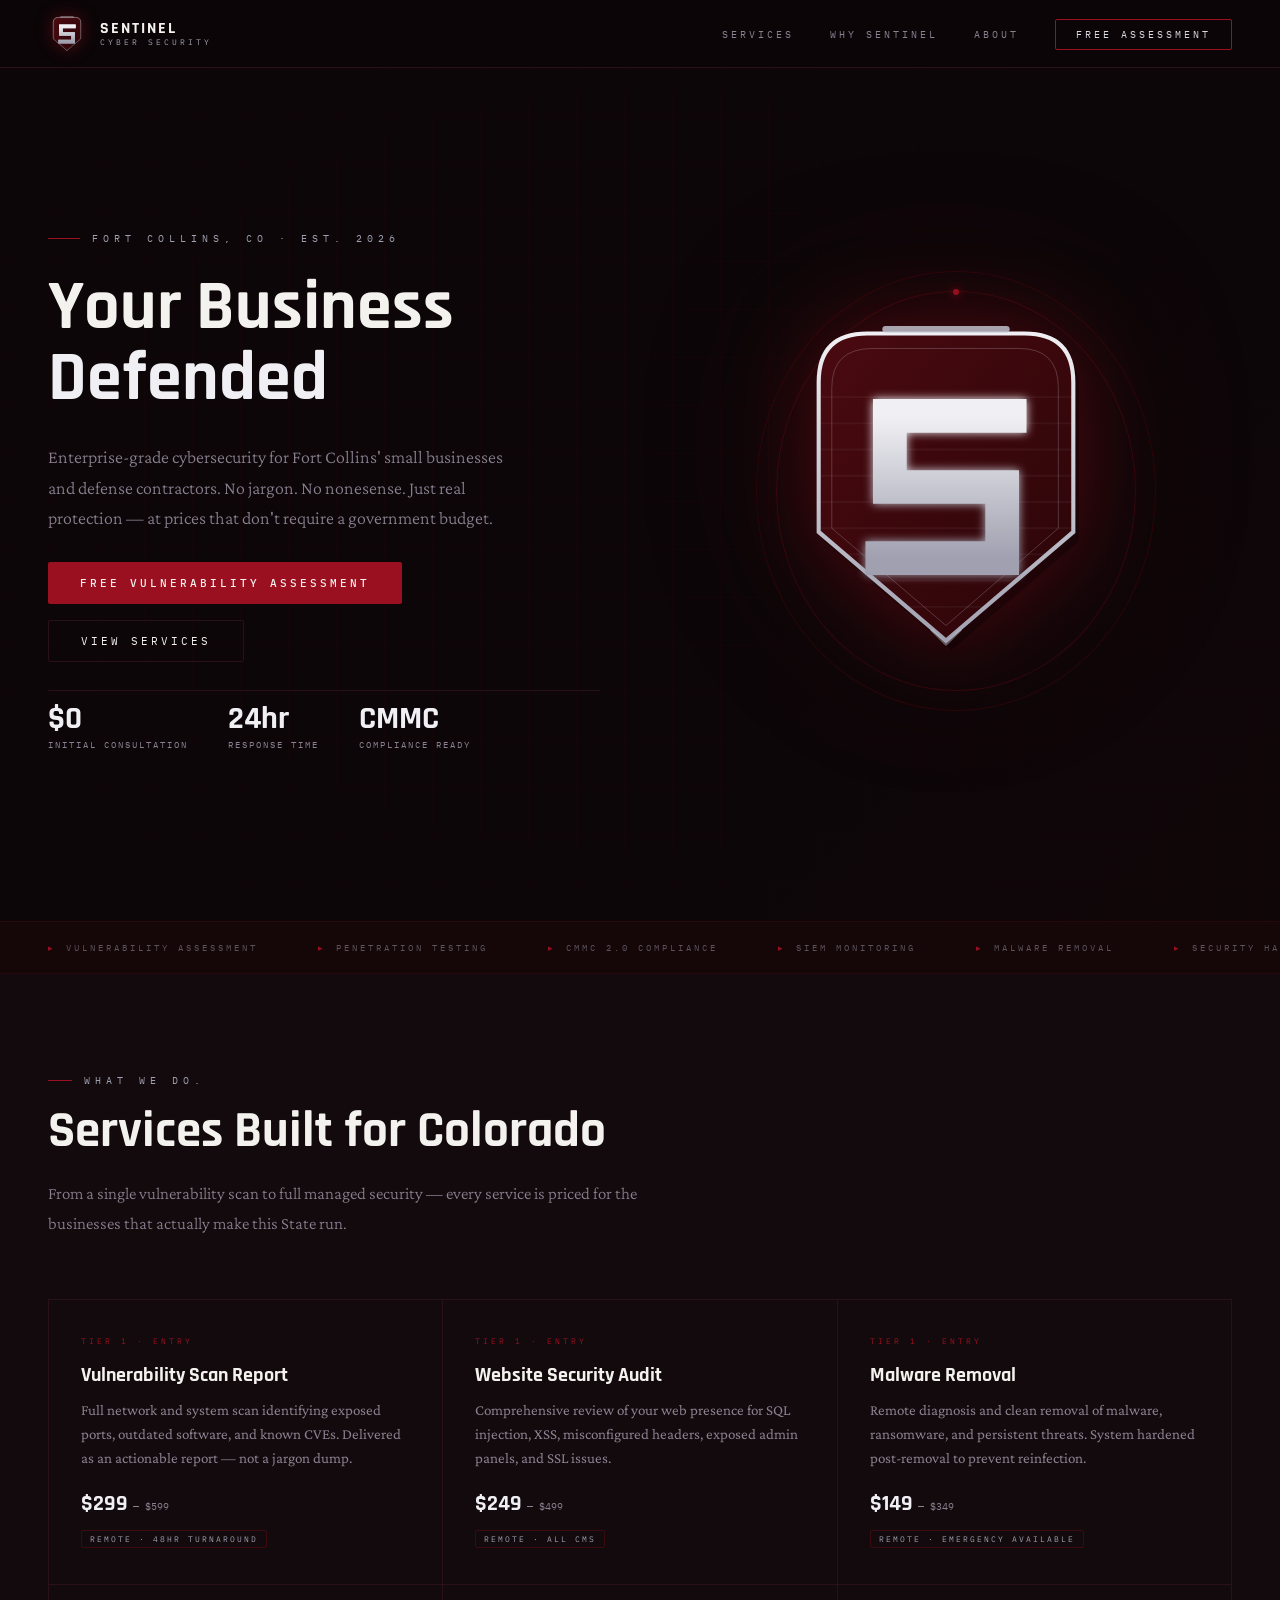
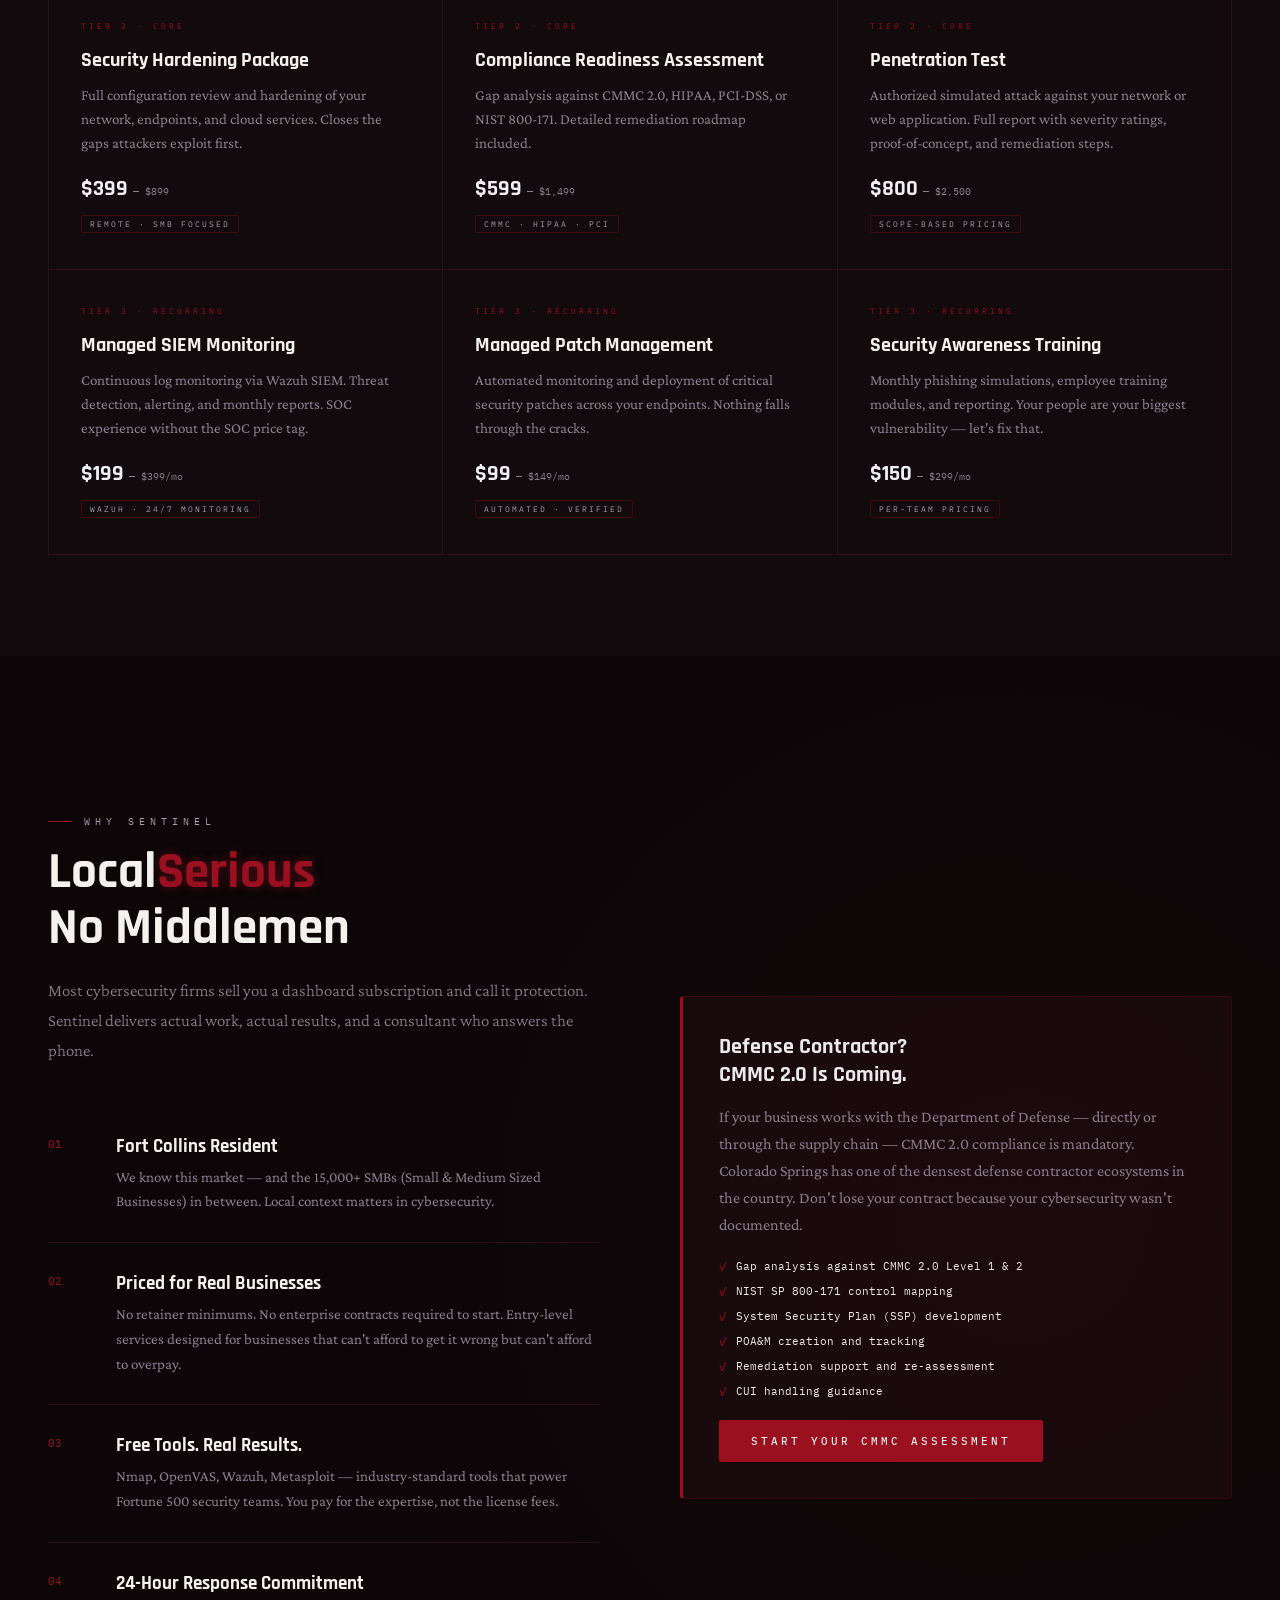
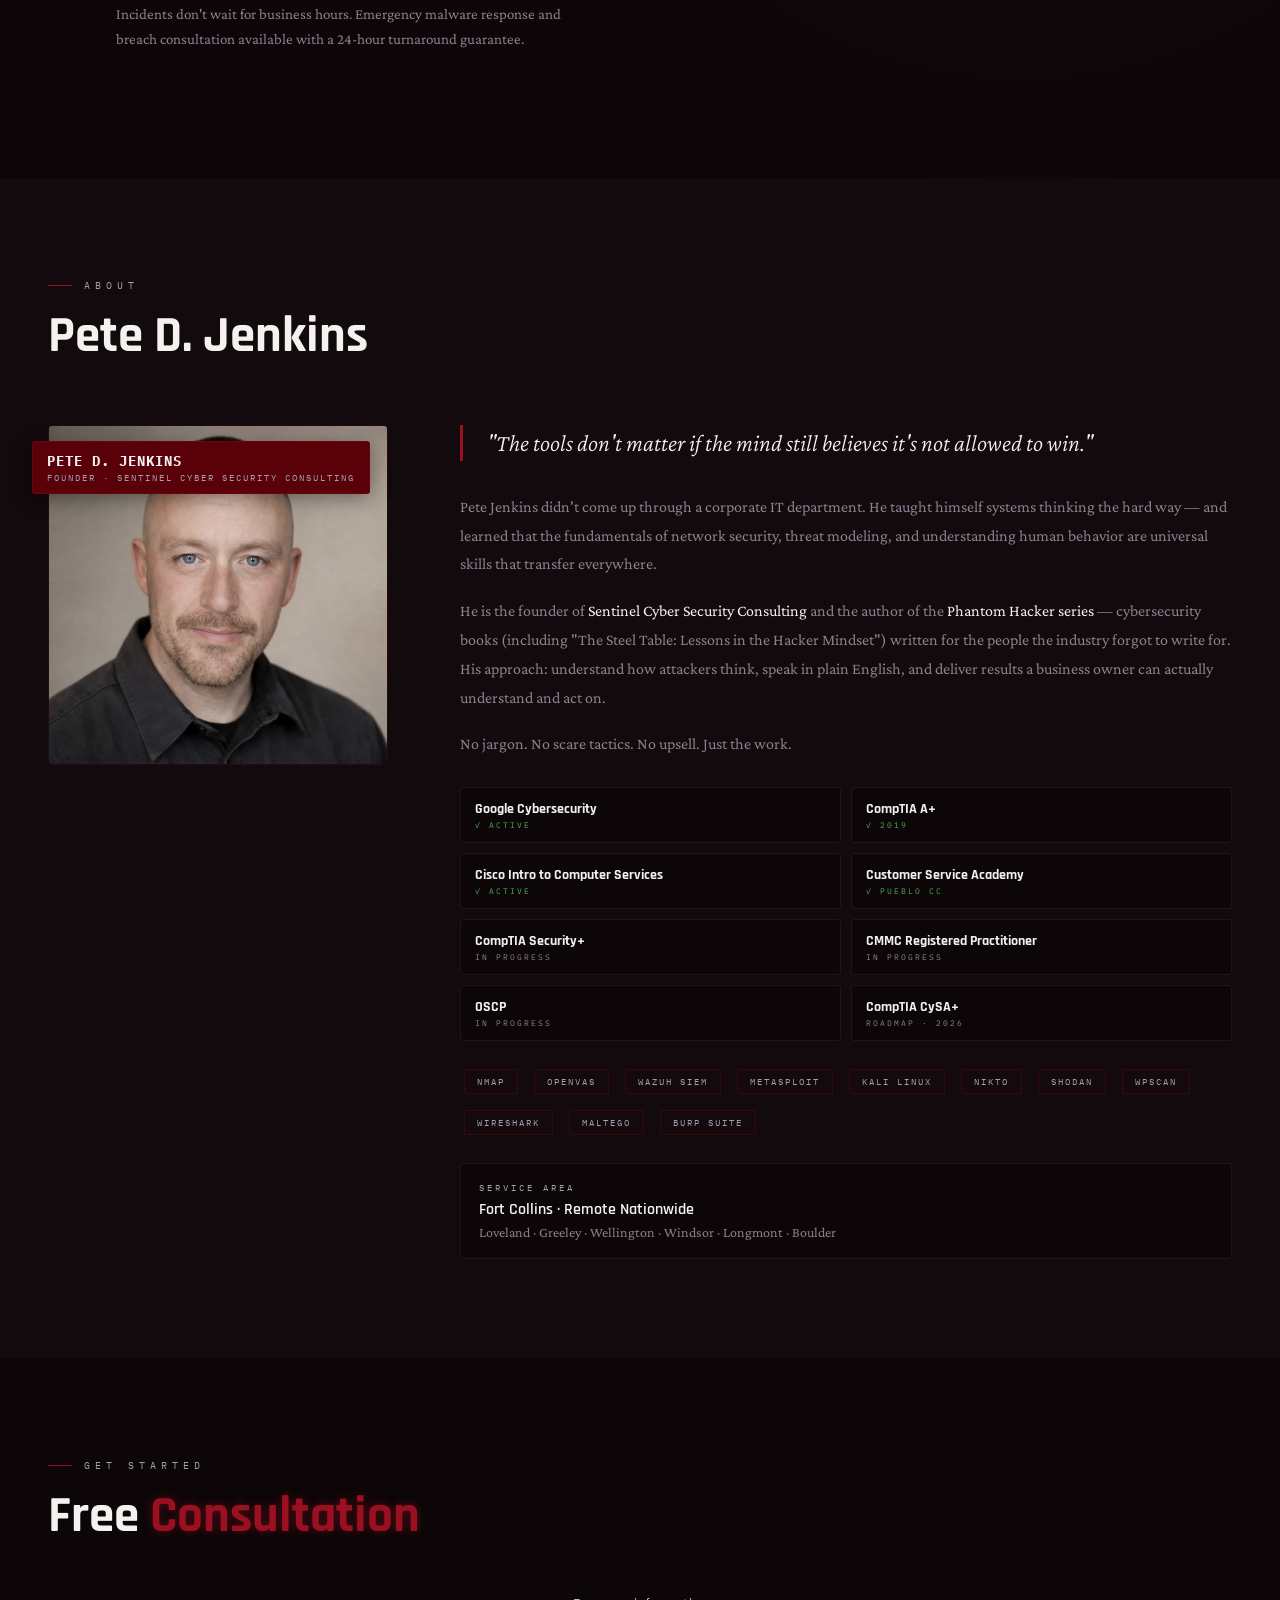
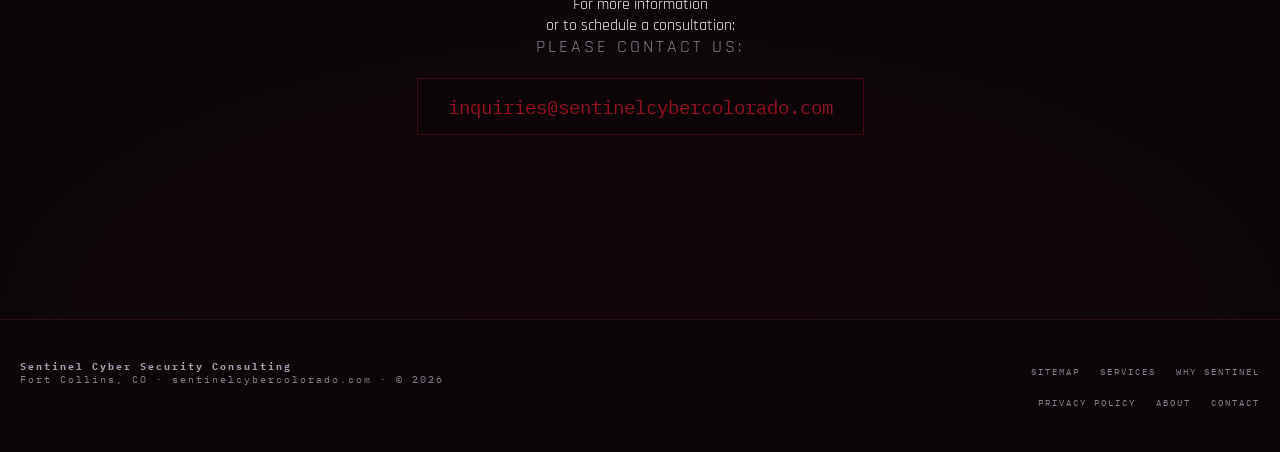
==== index.html @ 1b8dd97d "Refine text formatting and descriptions in index.html Updated descriptions and body text for clarity" ====
<!DOCTYPE html>
<html lang="en">
<head>
  <meta charset="UTF-8">
  <meta name="viewport" content="width=device-width, initial-scale=1.0">
  <meta name="description" content="Sentinel Cyber Security Consulting — Fort Collins cybersecurity for small businesses and defense contractors.  Vulnerability assessments, penetration testing, CMMC compliance, and managed security services.">
  <title>Sentinel Cyber Security Consulting | Fort Collins, CO</title>
  <link rel="icon" type="image/svg+xml" href="Sentinel_Logo_MaroonSilver.svg">
  <link rel="stylesheet" href="style.css">
  ​<script src="main.js" defer></script>
</head>

<body>

<!-- NAV -->
<nav>
  <a href="#" class="nav-logo">
    <svg width="40" height="47" viewBox="0 0 160 188"
     xmlns="http://www.w3.org/2000/svg"
     role="img"
     aria-label="Sentinel Cyber Security Consulting — Brand Mark">
  <title>Sentinel Cyber Security Consulting</title>
  <defs>
    <!-- Shield gradient: navy → deep dark red -->
    <linearGradient id="shieldGrad" x1="0%" y1="0%" x2="100%" y2="100%">
      <stop offset="0%"   stop-color="#4A0A10"/>
      <stop offset="100%" stop-color="#2A0508"/>
    </linearGradient>
    <!-- S glyph gradient: gold → silver -->
    <linearGradient id="goldGrad" x1="0%" y1="0%" x2="0%" y2="100%">
      <stop offset="0%"   stop-color="#F0F0F4"/>
      <stop offset="100%" stop-color="#A0A0B0"/>
    </linearGradient>
    <filter id="sGlow" x="-30%" y="-30%" width="160%" height="160%">
      <feGaussianBlur stdDeviation="2.5" result="blur"/>
      <feMerge>
        <feMergeNode in="blur"/>
        <feMergeNode in="SourceGraphic"/>
      </feMerge>
    </filter>
    <clipPath id="shieldClip">
      <path d="M 12,38 Q 12,12 38,12 L 122,12 Q 148,12 148,38 L 148,118 L 80,176 L 12,118 Z"/>
    </clipPath>
  </defs>

  <!-- Drop shadow -->
  <path d="M 12,38 Q 12,12 38,12 L 122,12 Q 148,12 148,38 L 148,118 L 80,176 L 12,118 Z"
        fill="#000000" opacity="0.30" transform="translate(3,5)"/>

  <!-- Shield body -->
  <path d="M 12,38 Q 12,12 38,12 L 122,12 Q 148,12 148,38 L 148,118 L 80,176 L 12,118 Z"
        fill="url(#shieldGrad)"
        stroke="url(#goldGrad)"
        stroke-width="2.2"/>

  <!-- Inner border inset -->
  <path d="M 19,41 Q 19,20 41,20 L 119,20 Q 140,20 140,41 L 140,116 L 80,168 L 19,116 Z"
        fill="none" stroke="#C0C0CC" stroke-width="0.5" opacity="0.28"/>

  <!-- Scan lines (clipped to shield) -->
  <g clip-path="url(#shieldClip)" opacity="0.06">
    <line x1="12" y1="46"  x2="148" y2="46"  stroke="#C0C0CC" stroke-width="1"/>
    <line x1="12" y1="60"  x2="148" y2="60"  stroke="#C0C0CC" stroke-width="1"/>
    <line x1="12" y1="74"  x2="148" y2="74"  stroke="#C0C0CC" stroke-width="1"/>
    <line x1="12" y1="88"  x2="148" y2="88"  stroke="#C0C0CC" stroke-width="1"/>
    <line x1="12" y1="102" x2="148" y2="102" stroke="#C0C0CC" stroke-width="1"/>
    <line x1="12" y1="116" x2="148" y2="116" stroke="#C0C0CC" stroke-width="1"/>
    <line x1="12" y1="130" x2="148" y2="130" stroke="#C0C0CC" stroke-width="1"/>
    <line x1="12" y1="144" x2="148" y2="144" stroke="#C0C0CC" stroke-width="1"/>
    <line x1="12" y1="158" x2="148" y2="158" stroke="#C0C0CC" stroke-width="1"/>
  </g>

  <!-- S — circuit-trace stroke (nodes removed) -->
  <path d="M 114,56 L 50,56 L 50,94 L 110,94 L 110,132 L 46,132"
        fill="none"
        stroke="url(#goldGrad)"
        stroke-width="18"
        stroke-linecap="square"
        stroke-linejoin="miter"
        filter="url(#sGlow)"/>

  <!-- Top silver cap bar -->
  <rect x="46" y="8" width="68" height="3.5" rx="1.75"
        fill="#C0C0CC" opacity="0.85"/>

  <!-- Shield tip chevron accent -->
  <path d="M 72,170 L 80,178 L 88,170"
        fill="none" stroke="#C0C0CC" stroke-width="1.5"
        stroke-linejoin="round" opacity="0.45"/>
</svg>
    <div>
      <div class="nav-logo-text">Sentinel</div>
      <div class="nav-logo-sub">Cyber Security</div>
    </div>
  </a>
  <ul class="nav-links" id="navLinks">
    <li><a href="#services">Services</a></li>
    <li><a href="#why">Why Sentinel</a></li>
    <li><a href="#about">About</a></li>
    <li><a href="#contact" class="nav-cta">Free Assessment</a></li>
  </ul>
  <div class="nav-burger" id="burgerBtn">
    <span></span><span></span><span></span>
  </div>
</nav>

<!-- HERO -->
<section class="hero">
  <div class="hero-inner">
    <div class="hero-left">
      <div class="hero-eyebrow">Fort Collins, CO · Est. 2026</div>
      <h1 class="hero-title">Your Business<br><em>Defended</em></h1>
      <p class="hero-body">Enterprise-grade cybersecurity for Fort Collins' small businesses and defense contractors.  No jargon.  No nonesense.  Just real protection — at prices that don't require a government budget.</p>
      <div class="hero-actions">
        <a href="#contact" class="btn-primary">Free Vulnerability Assessment</a>
        <a href="#services" class="btn-secondary">View Services</a>
      </div>
      <div class="hero-stats">
        <div><div class="stat-num">$0</div><div class="stat-label">Initial consultation</div></div>
        <div><div class="stat-num">24hr</div><div class="stat-label">Response time</div></div>
        <div><div class="stat-num">CMMC</div><div class="stat-label">Compliance ready</div></div>
      </div>
    </div>
    <div class="hero-right">
      <div class="shield-wrap">
        <div class="pulse-ring"></div>
        <div class="pulse-ring"></div>
        <div class="pulse-ring"></div>
        <div class="scan-ring"></div>
        <svg width="300" height="352" style="filter:drop-shadow(0 0 40px rgba(122,10,20,0.5)) drop-shadow(0 0 80px rgba(122,10,20,0.2))" viewBox="0 0 160 188"
     xmlns="http://www.w3.org/2000/svg"
     role="img"
     aria-label="Sentinel Cyber Security Consulting — Brand Mark">
  <title>Sentinel Cyber Security Consulting</title>
  <defs>
    <!-- Shield gradient: navy → deep dark red -->
    <linearGradient id="shieldGrad" x1="0%" y1="0%" x2="100%" y2="100%">
      <stop offset="0%"   stop-color="#4A0A10"/>
      <stop offset="100%" stop-color="#2A0508"/>
    </linearGradient>
    <!-- S glyph gradient: gold → silver -->
    <linearGradient id="goldGrad" x1="0%" y1="0%" x2="0%" y2="100%">
      <stop offset="0%"   stop-color="#F0F0F4"/>
      <stop offset="100%" stop-color="#A0A0B0"/>
    </linearGradient>
    <filter id="sGlow" x="-30%" y="-30%" width="160%" height="160%">
      <feGaussianBlur stdDeviation="2.5" result="blur"/>
      <feMerge>
        <feMergeNode in="blur"/>
        <feMergeNode in="SourceGraphic"/>
      </feMerge>
    </filter>
    <clipPath id="shieldClip">
      <path d="M 12,38 Q 12,12 38,12 L 122,12 Q 148,12 148,38 L 148,118 L 80,176 L 12,118 Z"/>
    </clipPath>
  </defs>

  <!-- Drop shadow -->
  <path d="M 12,38 Q 12,12 38,12 L 122,12 Q 148,12 148,38 L 148,118 L 80,176 L 12,118 Z"
        fill="#000000" opacity="0.30" transform="translate(3,5)"/>

  <!-- Shield body -->
  <path d="M 12,38 Q 12,12 38,12 L 122,12 Q 148,12 148,38 L 148,118 L 80,176 L 12,118 Z"
        fill="url(#shieldGrad)"
        stroke="url(#goldGrad)"
        stroke-width="2.2"/>

  <!-- Inner border inset -->
  <path d="M 19,41 Q 19,20 41,20 L 119,20 Q 140,20 140,41 L 140,116 L 80,168 L 19,116 Z"
        fill="none" stroke="#C0C0CC" stroke-width="0.5" opacity="0.28"/>

  <!-- Scan lines (clipped to shield) -->
  <g clip-path="url(#shieldClip)" opacity="0.06">
    <line x1="12" y1="46"  x2="148" y2="46"  stroke="#C0C0CC" stroke-width="1"/>
    <line x1="12" y1="60"  x2="148" y2="60"  stroke="#C0C0CC" stroke-width="1"/>
    <line x1="12" y1="74"  x2="148" y2="74"  stroke="#C0C0CC" stroke-width="1"/>
    <line x1="12" y1="88"  x2="148" y2="88"  stroke="#C0C0CC" stroke-width="1"/>
    <line x1="12" y1="102" x2="148" y2="102" stroke="#C0C0CC" stroke-width="1"/>
    <line x1="12" y1="116" x2="148" y2="116" stroke="#C0C0CC" stroke-width="1"/>
    <line x1="12" y1="130" x2="148" y2="130" stroke="#C0C0CC" stroke-width="1"/>
    <line x1="12" y1="144" x2="148" y2="144" stroke="#C0C0CC" stroke-width="1"/>
    <line x1="12" y1="158" x2="148" y2="158" stroke="#C0C0CC" stroke-width="1"/>
  </g>

  <!-- S — circuit-trace stroke (nodes removed) -->
  <path d="M 114,56 L 50,56 L 50,94 L 110,94 L 110,132 L 46,132"
        fill="none"
        stroke="url(#goldGrad)"
        stroke-width="18"
        stroke-linecap="square"
        stroke-linejoin="miter"
        filter="url(#sGlow)"/>

  <!-- Top silver cap bar -->
  <rect x="46" y="8" width="68" height="3.5" rx="1.75"
        fill="#C0C0CC" opacity="0.85"/>

  <!-- Shield tip chevron accent -->
  <path d="M 72,170 L 80,178 L 88,170"
        fill="none" stroke="#C0C0CC" stroke-width="1.5"
        stroke-linejoin="round" opacity="0.45"/>
</svg>
      </div>
    </div>
  </div>
</section>


<!-- THREAT TICKER -->
<div class="threat-bar">
  <div class="threat-scroll">
    <span class="threat-item">Vulnerability Assessment</span>
    <span class="threat-item">Penetration Testing</span>
    <span class="threat-item">CMMC 2.0 Compliance</span>
    <span class="threat-item">SIEM Monitoring</span>
    <span class="threat-item">Malware Removal</span>
    <span class="threat-item">Security Hardening</span>
    <span class="threat-item">Security Awareness Training</span>
    <span class="threat-item">Patch Management</span>
    <span class="threat-item">Website Security Audit</span>
    <span class="threat-item">Incident Response</span>
    <span class="threat-item">Vulnerability Assessment</span>
    <span class="threat-item">Penetration Testing</span>
    <span class="threat-item">CMMC 2.0 Compliance</span>
    <span class="threat-item">SIEM Monitoring</span>
    <span class="threat-item">Malware Removal</span>
    <span class="threat-item">Security Hardening</span>
    <span class="threat-item">Security Awareness Training</span>
    <span class="threat-item">Patch Management</span>
    <span class="threat-item">Website Security Audit</span>
    <span class="threat-item">Incident Response</span>
  </div>
</div>

<!-- SERVICES -->
<section id="services">
  <div class="section-inner">
    <div class="section-label">What We Do.</div>
    <h2 class="section-title">Services Built for Colorado</h2>
    <p class="section-body">From a single vulnerability scan to full managed security — every service is priced for the businesses that actually make this State run.</p>
    <div class="services-grid">
      <div class="service-card"><div class="service-tier">Tier 1 · Entry</div><div class="service-name">Vulnerability Scan Report</div><div class="service-desc">Full network and system scan identifying exposed ports, outdated software, and known CVEs.  Delivered as an actionable report — not a jargon dump.</div><div class="service-price">$299 <span>— $599</span></div><div class="service-tag">Remote · 48hr Turnaround</div></div>
      <div class="service-card"><div class="service-tier">Tier 1 · Entry</div><div class="service-name">Website Security Audit</div><div class="service-desc">Comprehensive review of your web presence for SQL injection, XSS, misconfigured headers, exposed admin panels, and SSL issues.</div><div class="service-price">$249 <span>— $499</span></div><div class="service-tag">Remote · All CMS</div></div>
      <div class="service-card"><div class="service-tier">Tier 1 · Entry</div><div class="service-name">Malware Removal</div><div class="service-desc">Remote diagnosis and clean removal of malware, ransomware, and persistent threats.  System hardened post-removal to prevent reinfection.</div><div class="service-price">$149 <span>— $349</span></div><div class="service-tag">Remote · Emergency Available</div></div>
      <div class="service-card"><div class="service-tier">Tier 2 · Core</div><div class="service-name">Security Hardening Package</div><div class="service-desc">Full configuration review and hardening of your network, endpoints, and cloud services.  Closes the gaps attackers exploit first.</div><div class="service-price">$399 <span>— $899</span></div><div class="service-tag">Remote · SMB Focused</div></div>
      <div class="service-card"><div class="service-tier">Tier 2 · Core</div><div class="service-name">Compliance Readiness Assessment</div><div class="service-desc">Gap analysis against CMMC 2.0, HIPAA, PCI-DSS, or NIST 800-171.  Detailed remediation roadmap included.</div><div class="service-price">$599 <span>— $1,499</span></div><div class="service-tag">CMMC · HIPAA · PCI</div></div>
      <div class="service-card"><div class="service-tier">Tier 2 · Core</div><div class="service-name">Penetration Test</div><div class="service-desc">Authorized simulated attack against your network or web application.  Full report with severity ratings, proof-of-concept, and remediation steps.</div><div class="service-price">$800 <span>— $2,500</span></div><div class="service-tag">Scope-Based Pricing</div></div>
      <div class="service-card"><div class="service-tier">Tier 3 · Recurring</div><div class="service-name">Managed SIEM Monitoring</div><div class="service-desc">Continuous log monitoring via Wazuh SIEM.  Threat detection, alerting, and monthly reports.  SOC experience without the SOC price tag.</div><div class="service-price">$199 <span>— $399/mo</span></div><div class="service-tag">Wazuh · 24/7 Monitoring</div></div>
      <div class="service-card"><div class="service-tier">Tier 3 · Recurring</div><div class="service-name">Managed Patch Management</div><div class="service-desc">Automated monitoring and deployment of critical security patches across your endpoints.  Nothing falls through the cracks.</div><div class="service-price">$99 <span>— $149/mo</span></div><div class="service-tag">Automated · Verified</div></div>
      <div class="service-card"><div class="service-tier">Tier 3 · Recurring</div><div class="service-name">Security Awareness Training</div><div class="service-desc">Monthly phishing simulations, employee training modules, and reporting.  Your people are your biggest vulnerability — let's fix that.</div><div class="service-price">$150 <span>— $299/mo</span></div><div class="service-tag">Per-Team Pricing</div></div>
    </div>
  </div>
</section>

<!-- WHY SENTINEL? -->
<section id="why">
  <div class="section-inner">
    <div class="why-grid">
      <div>
        <div class="section-label">Why Sentinel</div>
        <h2 class="section-title">Local<em>Serious</em><br>No Middlemen</h2>
        <p class="section-body" style="margin-bottom:40px;">Most cybersecurity firms sell you a dashboard subscription and call it protection.  Sentinel delivers actual work, actual results, and a consultant who answers the phone.</p>
        <div class="why-points">
          <div class="why-point"><div class="why-num">01</div><div><div class="why-title">Fort Collins Resident</div><div class="why-body">We know this market — and the 15,000+ SMBs (Small & Medium Sized Businesses) in between.  Local context matters in cybersecurity.</div></div></div>
          <div class="why-point"><div class="why-num">02</div><div><div class="why-title">Priced for Real Businesses</div><div class="why-body">No retainer minimums.  No enterprise contracts required to start.  Entry-level services designed for businesses that can't afford to get it wrong but can't afford to overpay.</div></div></div>
          <div class="why-point"><div class="why-num">03</div><div><div class="why-title">Free Tools. Real Results.</div><div class="why-body">Nmap, OpenVAS, Wazuh, Metasploit — industry-standard tools that power Fortune 500 security teams.  You pay for the expertise, not the license fees.</div></div></div>
          <div class="why-point"><div class="why-num">04</div><div><div class="why-title">24-Hour Response Commitment</div><div class="why-body">Incidents don't wait for business hours.  Emergency malware response and breach consultation available with a 24-hour turnaround guarantee.</div></div></div>
        </div>
      </div>
      <div>
        <div class="cmmc-box">
          <h3>Defense Contractor?<br>CMMC 2.0 Is Coming.</h3>
          <p>If your business works with the Department of Defense — directly or through the supply chain — CMMC 2.0 compliance is mandatory.  Colorado Springs has one of the densest defense contractor ecosystems in the country.  Don't lose your contract because your cybersecurity wasn't documented.</p>
          <ul class="cmmc-list">
            <li>Gap analysis against CMMC 2.0 Level 1 &amp; 2</li>
            <li>NIST SP 800-171 control mapping</li>
            <li>System Security Plan (SSP) development</li>
            <li>POA&amp;M creation and tracking</li>
            <li>Remediation support and re-assessment</li>
            <li>CUI handling guidance</li>
          </ul>
          <br>
          <a href="#contact" class="btn-primary" style="display:inline-block;white-space:normal;word-break:break-word;max-width:100%;text-align:center;">Start Your CMMC Assessment</a>
        </div>
      </div>
    </div>
  </div>
</section>

<!-- ABOUT -->
<section id="about">
  <div class="section-inner">
    <div class="section-label">About</div>
    <h2 class="section-title">Pete D. Jenkins</h2>
    <div class="about-grid">
      <div class="about-photo-wrap">
        <img src="[data-uri]" alt="Pete D. Jenkins — Founder, Sentinel Cyber Security Consulting" class="about-photo"/>
        <div class="about-photo-accent"></div>
        <div class="about-photo-badge">
          <strong>Pete D. Jenkins</strong>
          Founder · Sentinel Cyber Security Consulting
        </div>
      </div>
      <div>
        <blockquote class="about-quote">"The tools don't matter if the mind still believes it's not allowed to win."</blockquote>
        <p class="about-body">Pete Jenkins didn't come up through a corporate IT department.  He taught himself systems thinking the hard way — and learned that the fundamentals of network security, threat modeling, and understanding human behavior are universal skills that transfer everywhere.</p>
        <p class="about-body">He is the founder of <strong>Sentinel Cyber Security Consulting</strong> and the author of the <strong>Phantom Hacker series</strong> — cybersecurity books (including "The Steel Table: Lessons in the Hacker 
          Mindset") written for the people the industry forgot to write for.  His approach: understand how attackers think, speak in plain English, and deliver results a business owner can actually understand and act on.</p>
        <p class="about-body">No jargon. No scare tactics. No upsell. Just the work.</p>
        <div class="cert-grid">
          <div class="cert-item"><div class="cert-name">Google Cybersecurity</div><div class="cert-status active">✓ Active</div></div>
          <div class="cert-item"><div class="cert-name">CompTIA A+</div><div class="cert-status active">✓ 2019</div></div>
          <div class="cert-item"><div class="cert-name">Cisco Intro to Computer Services</div><div class="cert-status active">✓ Active</div></div>
          <div class="cert-item"><div class="cert-name">Customer Service Academy</div><div class="cert-status active">✓ Pueblo CC</div></div>
          <div class="cert-item"><div class="cert-name">CompTIA Security+</div><div class="cert-status">In Progress</div></div>
          <div class="cert-item"><div class="cert-name">CMMC Registered Practitioner</div><div class="cert-status">In Progress</div></div>
          <div class="cert-item"><div class="cert-name">OSCP</div><div class="cert-status">In Progress</div></div>
          <div class="cert-item"><div class="cert-name">CompTIA CySA+</div><div class="cert-status">Roadmap · 2026</div></div>
        </div>
        <div id="tool-tags" style="display:flex;flex-wrap:wrap;gap:8px;margin-top:24px;"></div>
        <div style="margin-top:24px;padding:18px;background:rgba(12,6,8,0.8);border:1px solid var(--rule);border-radius:3px;">
          <div style="font-family:'IBM Plex Mono',monospace;font-size:9px;letter-spacing:3px;text-transform:uppercase;color:var(--silver3);margin-bottom:6px;">Service Area</div>
          <div style="font-family:Rajdhani,sans-serif;font-size:16px;font-weight:600;color:var(--white);">Fort Collins · Remote Nationwide</div>
          <div style="font-family:'Crimson Pro',serif;font-size:14px;color:var(--dim);margin-top:4px;">Loveland · Greeley · Wellington · Windsor · Longmont · Boulder</div>
        </div>
      </div>
    </div>
  </div>
</section>

<!-- CONTACT -->
<section id="contact">
    <div class="section-Inner">
        <div class="section-label">Get Started</div>
        <h2 class="section-title">Free <em>Consultation</em></h2>
        
        <div class="contact-content-centered">
            <p>For more information<br>or to schedule a consultation:</p>
            <p class="contact-text">Please contact us:</p>
            <a href="mailto:inquiries@sentinelcybercolorado.com" class="contact-email" id="copy-email">
                inquiries@sentinelcybercolorado.com
            </a>
            <span id="copy-status" style="display:none; margin-top:10px; font-family:'IBM Plex Mono'; font-size:10px; color:#9B1020; text-transform:uppercase; letter-spacing:2px;">
                > Address Copied to Clipboard
            </span><br><br><br><br>
        </div>
    </div>
</section>

<!-- FOOTER -->
<!-- <footer>
  <div class="footer-left"><strong>Sentinel Cyber Security Consulting</strong><br>Fort Collins, CO · sentinelcybercolorado.com · © 2026</div>
  <ul class="footer-links">
    <li><a href="sitemap.xml">Sitemap</a></l>
    <li><a href="#services">Services</a></li>
    <li><a href="#why">Why Sentinel</a></li>
  </ul>
  <ul class="footer-links">
    <li><a href="./privacy_policy/">Privacy Policy</a></li>
    <li><a href="#about">About</a></li>
    <li><a href="#contact">Contact</a></li>
  </ul>
</footer> -->

<footer>
  <div class="footer-left">
    <strong>Sentinel Cyber Security Consulting</strong><br>
    Fort Collins, CO · sentinelcybercolorado.com · © 2026
  </div>

  <div class="footer-right-stack">
    <ul class="footer-links">
      <li><a href="sitemap.xml">Sitemap</a></li>
      <li><a href="#services">Services</a></li>
      <li><a href="#why">Why Sentinel</a></li>
    </ul>
    
    <ul class="footer-links">
      <li><a href="./privacy_policy/">Privacy Policy</a></li>
      <li><a href="#about">About</a></li>
      <li><a href="#contact">Contact</a></li>
    </ul>
  </div>
</footer>
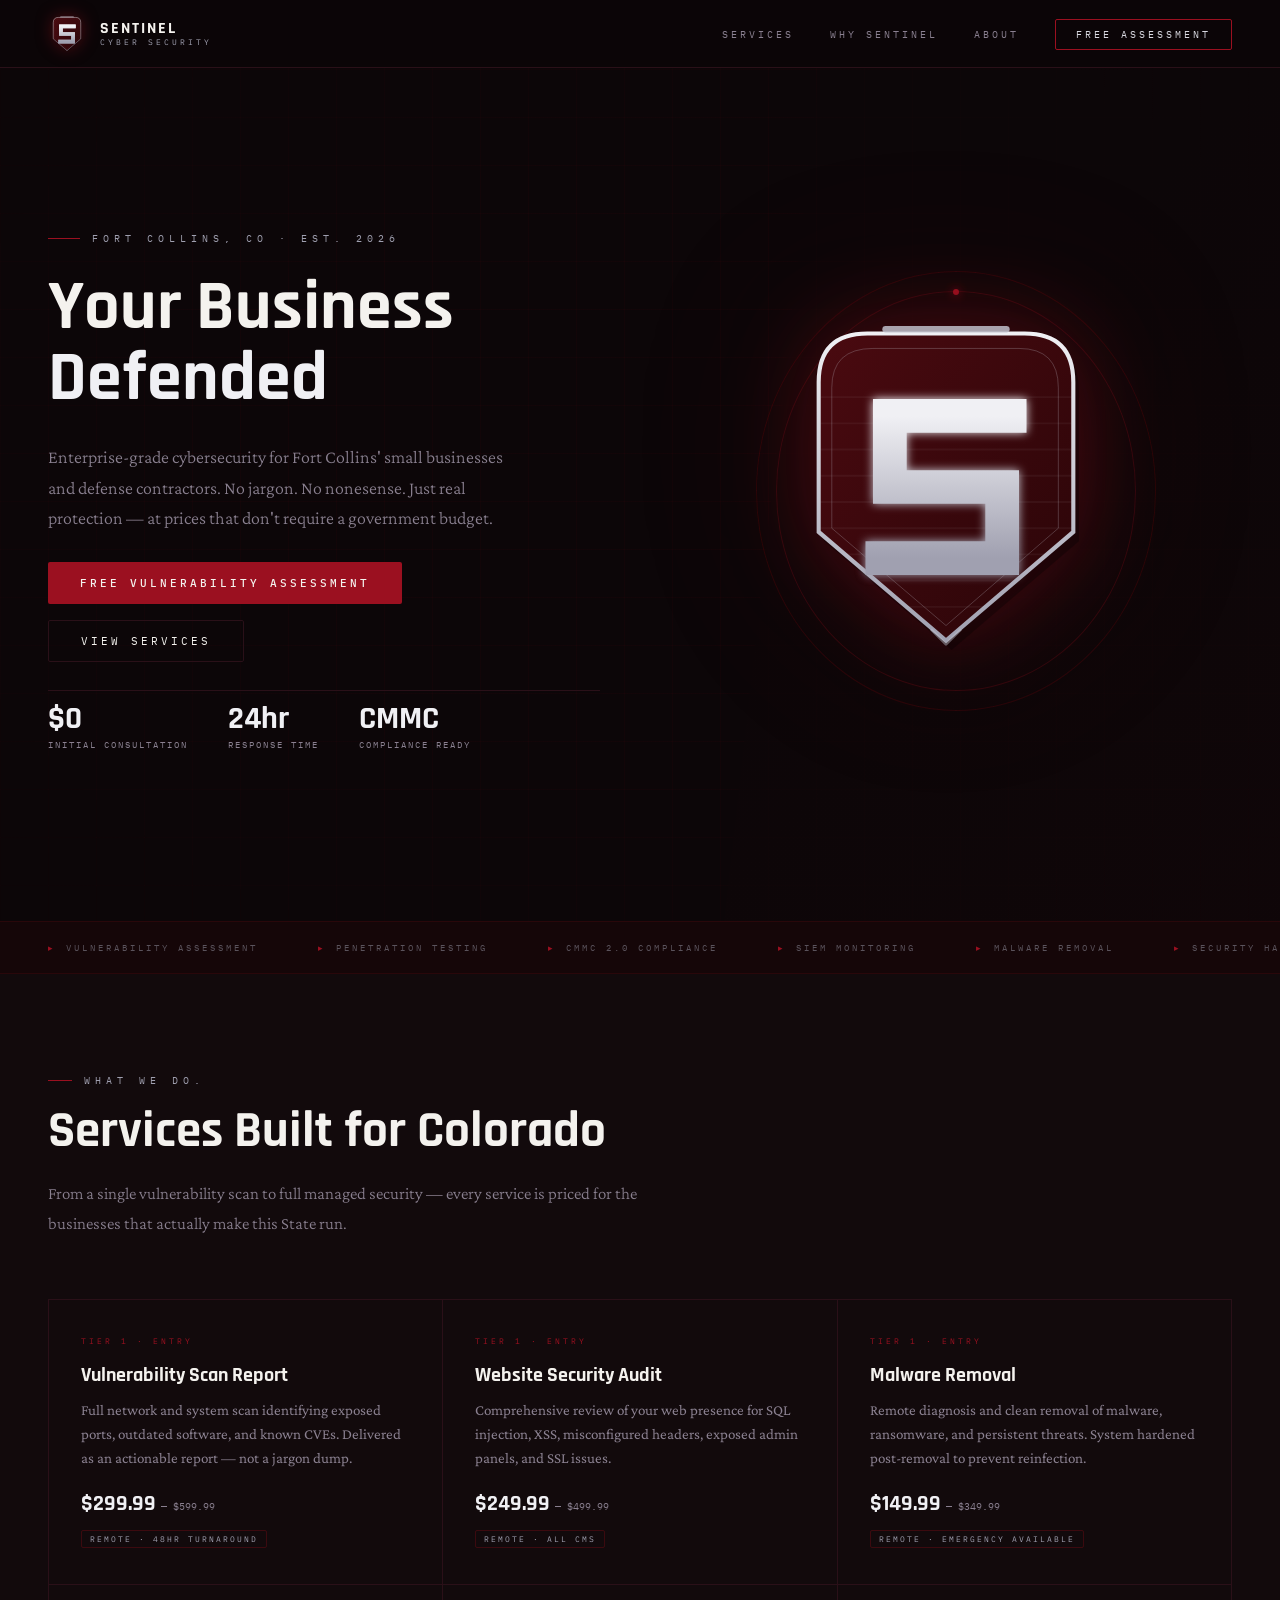
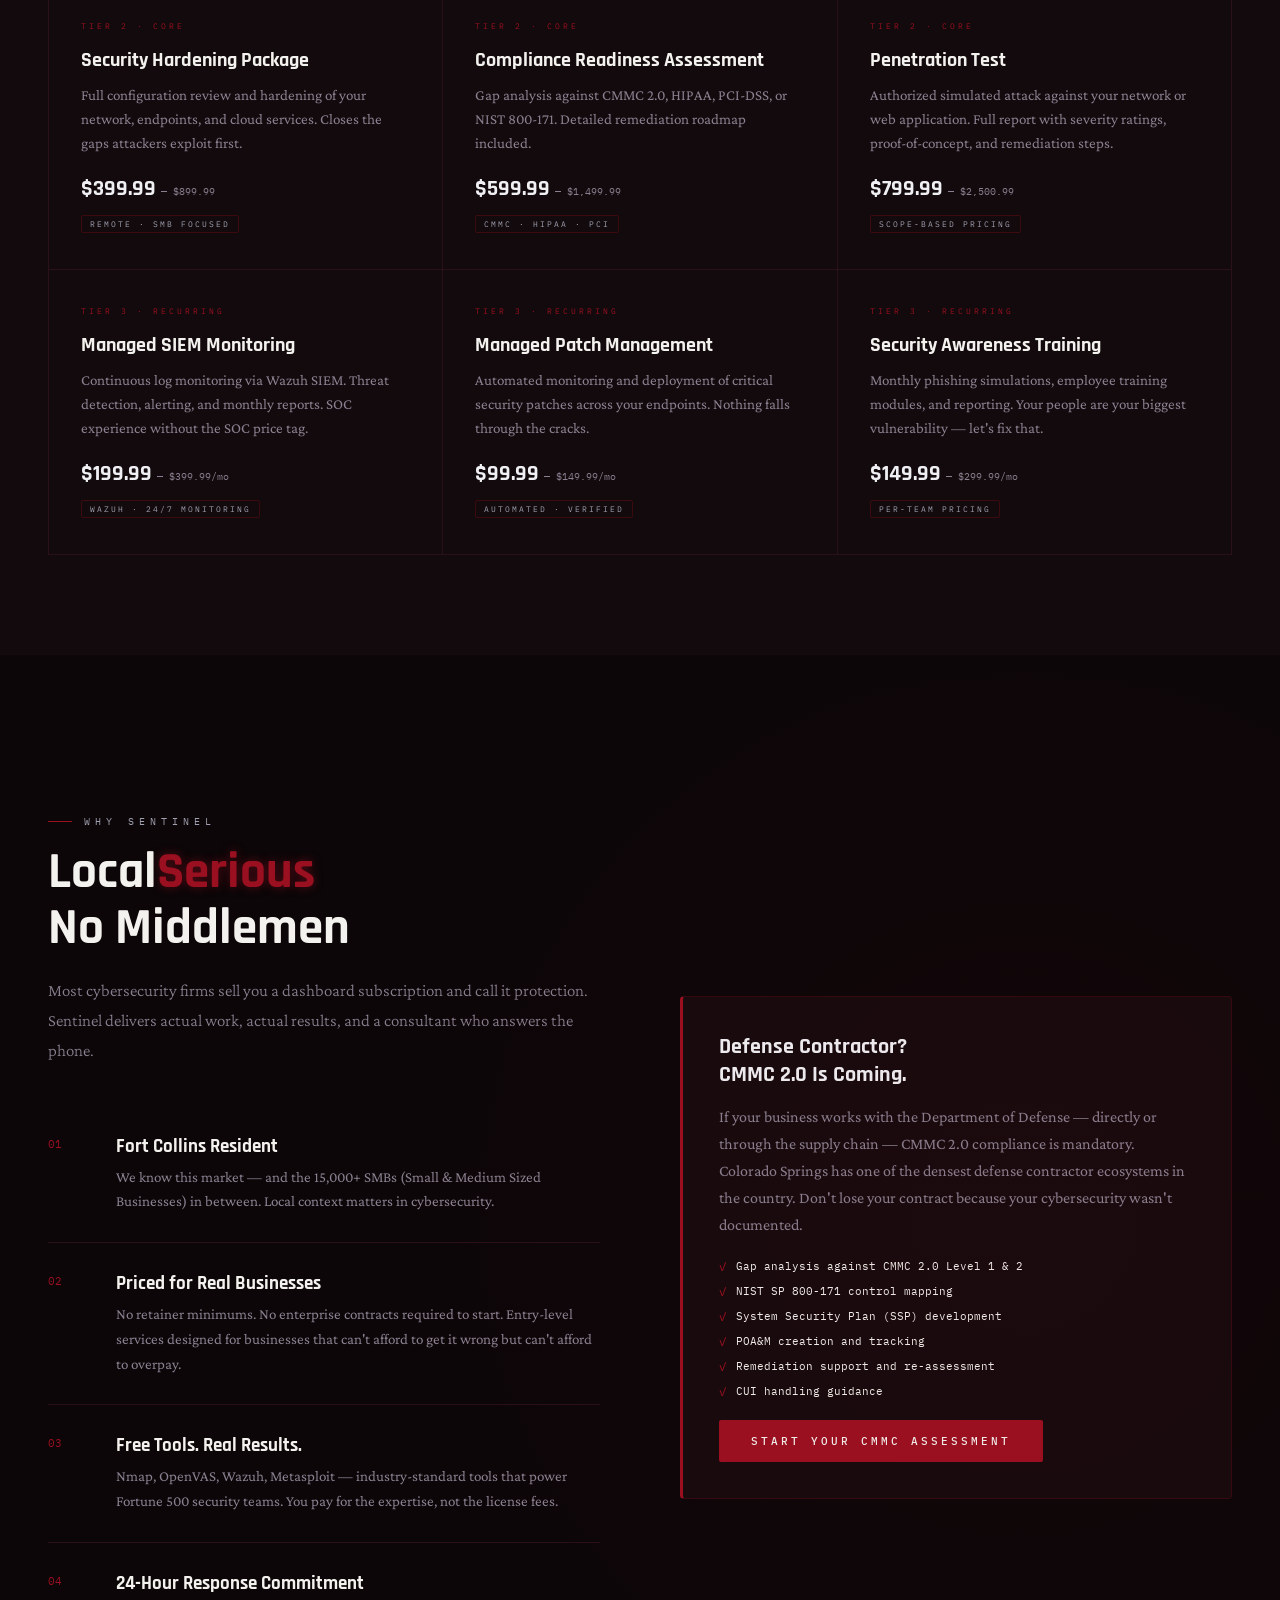
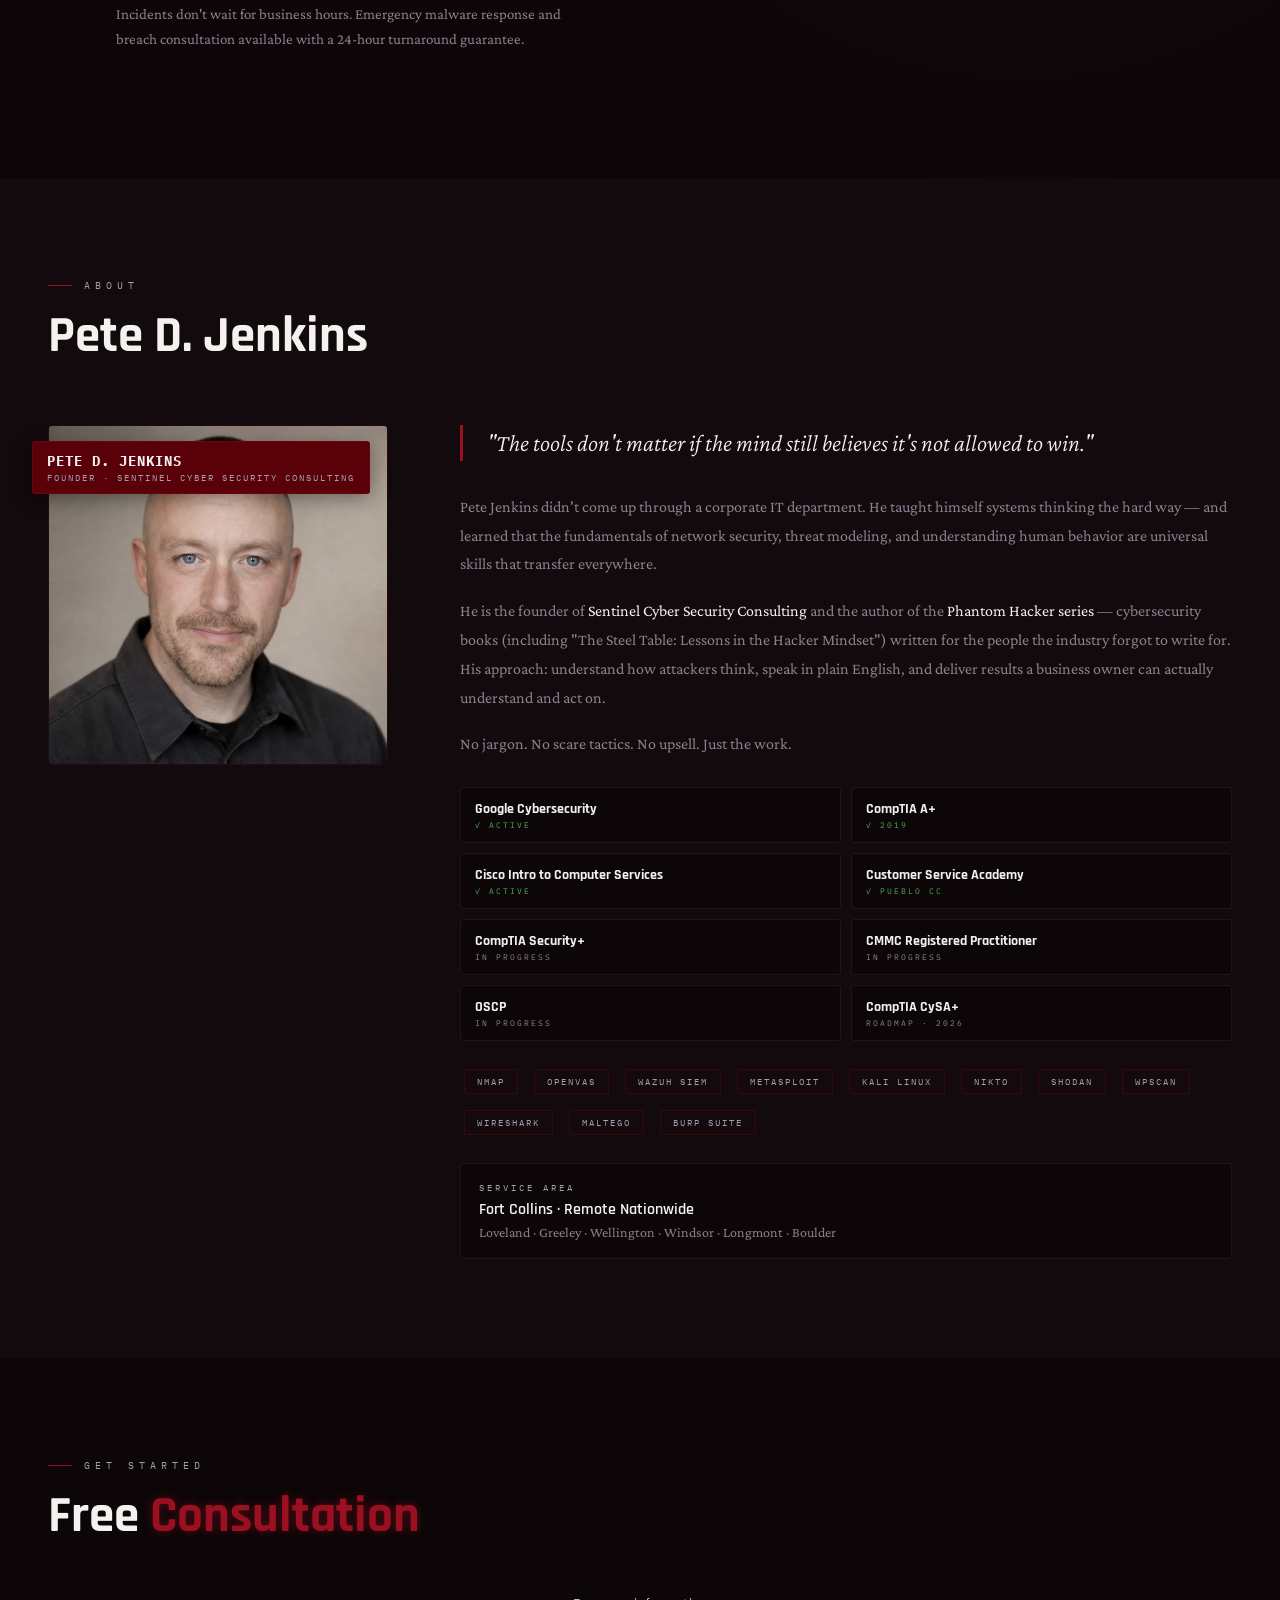
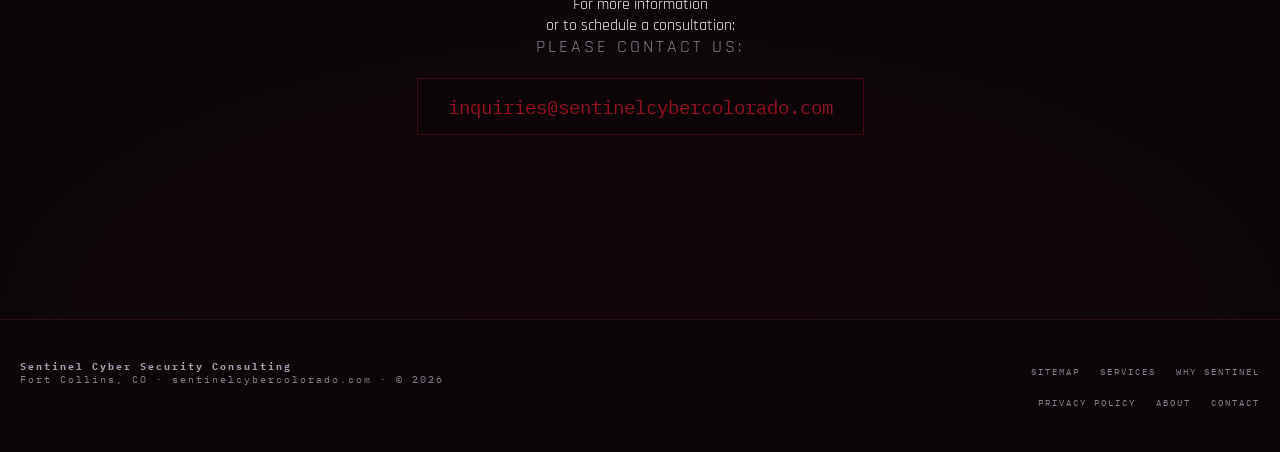
==== commit 737bb8b2: "Revise service offerings and pricing in index.html Updated service prices and descriptions for clari" ====
--- a/index.html
+++ b/index.html
@@ -239,15 +239,15 @@
     <h2 class="section-title">Services Built for Colorado</h2>
     <p class="section-body">From a single vulnerability scan to full managed security — every service is priced for the businesses that actually make this State run.</p>
     <div class="services-grid">
-      <div class="service-card"><div class="service-tier">Tier 1 · Entry</div><div class="service-name">Vulnerability Scan Report</div><div class="service-desc">Full network and system scan identifying exposed ports, outdated software, and known CVEs.  Delivered as an actionable report — not a jargon dump.</div><div class="service-price">$299 <span>— $599</span></div><div class="service-tag">Remote · 48hr Turnaround</div></div>
-      <div class="service-card"><div class="service-tier">Tier 1 · Entry</div><div class="service-name">Website Security Audit</div><div class="service-desc">Comprehensive review of your web presence for SQL injection, XSS, misconfigured headers, exposed admin panels, and SSL issues.</div><div class="service-price">$249 <span>— $499</span></div><div class="service-tag">Remote · All CMS</div></div>
-      <div class="service-card"><div class="service-tier">Tier 1 · Entry</div><div class="service-name">Malware Removal</div><div class="service-desc">Remote diagnosis and clean removal of malware, ransomware, and persistent threats.  System hardened post-removal to prevent reinfection.</div><div class="service-price">$149 <span>— $349</span></div><div class="service-tag">Remote · Emergency Available</div></div>
-      <div class="service-card"><div class="service-tier">Tier 2 · Core</div><div class="service-name">Security Hardening Package</div><div class="service-desc">Full configuration review and hardening of your network, endpoints, and cloud services.  Closes the gaps attackers exploit first.</div><div class="service-price">$399 <span>— $899</span></div><div class="service-tag">Remote · SMB Focused</div></div>
-      <div class="service-card"><div class="service-tier">Tier 2 · Core</div><div class="service-name">Compliance Readiness Assessment</div><div class="service-desc">Gap analysis against CMMC 2.0, HIPAA, PCI-DSS, or NIST 800-171.  Detailed remediation roadmap included.</div><div class="service-price">$599 <span>— $1,499</span></div><div class="service-tag">CMMC · HIPAA · PCI</div></div>
-      <div class="service-card"><div class="service-tier">Tier 2 · Core</div><div class="service-name">Penetration Test</div><div class="service-desc">Authorized simulated attack against your network or web application.  Full report with severity ratings, proof-of-concept, and remediation steps.</div><div class="service-price">$800 <span>— $2,500</span></div><div class="service-tag">Scope-Based Pricing</div></div>
-      <div class="service-card"><div class="service-tier">Tier 3 · Recurring</div><div class="service-name">Managed SIEM Monitoring</div><div class="service-desc">Continuous log monitoring via Wazuh SIEM.  Threat detection, alerting, and monthly reports.  SOC experience without the SOC price tag.</div><div class="service-price">$199 <span>— $399/mo</span></div><div class="service-tag">Wazuh · 24/7 Monitoring</div></div>
-      <div class="service-card"><div class="service-tier">Tier 3 · Recurring</div><div class="service-name">Managed Patch Management</div><div class="service-desc">Automated monitoring and deployment of critical security patches across your endpoints.  Nothing falls through the cracks.</div><div class="service-price">$99 <span>— $149/mo</span></div><div class="service-tag">Automated · Verified</div></div>
-      <div class="service-card"><div class="service-tier">Tier 3 · Recurring</div><div class="service-name">Security Awareness Training</div><div class="service-desc">Monthly phishing simulations, employee training modules, and reporting.  Your people are your biggest vulnerability — let's fix that.</div><div class="service-price">$150 <span>— $299/mo</span></div><div class="service-tag">Per-Team Pricing</div></div>
+      <div class="service-card"><div class="service-tier">Tier 1 · Entry</div><div class="service-name">Vulnerability Scan Report</div><div class="service-desc">Full network and system scan identifying exposed ports, outdated software, and known CVEs.  Delivered as an actionable report — not a jargon dump.</div><div class="service-price">$299.99 <span>— $599.99</span></div><div class="service-tag">Remote · 48hr Turnaround</div></div>
+      <div class="service-card"><div class="service-tier">Tier 1 · Entry</div><div class="service-name">Website Security Audit</div><div class="service-desc">Comprehensive review of your web presence for SQL injection, XSS, misconfigured headers, exposed admin panels, and SSL issues.</div><div class="service-price">$249.99 <span>— $499.99</span></div><div class="service-tag">Remote · All CMS</div></div>
+      <div class="service-card"><div class="service-tier">Tier 1 · Entry</div><div class="service-name">Malware Removal</div><div class="service-desc">Remote diagnosis and clean removal of malware, ransomware, and persistent threats.  System hardened post-removal to prevent reinfection.</div><div class="service-price">$149.99 <span>— $349.99</span></div><div class="service-tag">Remote · Emergency Available</div></div>
+      <div class="service-card"><div class="service-tier">Tier 2 · Core</div><div class="service-name">Security Hardening Package</div><div class="service-desc">Full configuration review and hardening of your network, endpoints, and cloud services.  Closes the gaps attackers exploit first.</div><div class="service-price">$399.99 <span>— $899.99</span></div><div class="service-tag">Remote · SMB Focused</div></div>
+      <div class="service-card"><div class="service-tier">Tier 2 · Core</div><div class="service-name">Compliance Readiness Assessment</div><div class="service-desc">Gap analysis against CMMC 2.0, HIPAA, PCI-DSS, or NIST 800-171.  Detailed remediation roadmap included.</div><div class="service-price">$599.99 <span>— $1,499.99</span></div><div class="service-tag">CMMC · HIPAA · PCI</div></div>
+      <div class="service-card"><div class="service-tier">Tier 2 · Core</div><div class="service-name">Penetration Test</div><div class="service-desc">Authorized simulated attack against your network or web application.  Full report with severity ratings, proof-of-concept, and remediation steps.</div><div class="service-price">$799.99 <span>— $2,500.99</span></div><div class="service-tag">Scope-Based Pricing</div></div>
+      <div class="service-card"><div class="service-tier">Tier 3 · Recurring</div><div class="service-name">Managed SIEM Monitoring</div><div class="service-desc">Continuous log monitoring via Wazuh SIEM.  Threat detection, alerting, and monthly reports.  SOC experience without the SOC price tag.</div><div class="service-price">$199.99 <span>— $399.99/mo</span></div><div class="service-tag">Wazuh · 24/7 Monitoring</div></div>
+      <div class="service-card"><div class="service-tier">Tier 3 · Recurring</div><div class="service-name">Managed Patch Management</div><div class="service-desc">Automated monitoring and deployment of critical security patches across your endpoints.  Nothing falls through the cracks.</div><div class="service-price">$99.99 <span>— $149.99/mo</span></div><div class="service-tag">Automated · Verified</div></div>
+      <div class="service-card"><div class="service-tier">Tier 3 · Recurring</div><div class="service-name">Security Awareness Training</div><div class="service-desc">Monthly phishing simulations, employee training modules, and reporting.  Your people are your biggest vulnerability — let's fix that.</div><div class="service-price">$149.99 <span>— $299.99/mo</span></div><div class="service-tag">Per-Team Pricing</div></div>
     </div>
   </div>
 </section>
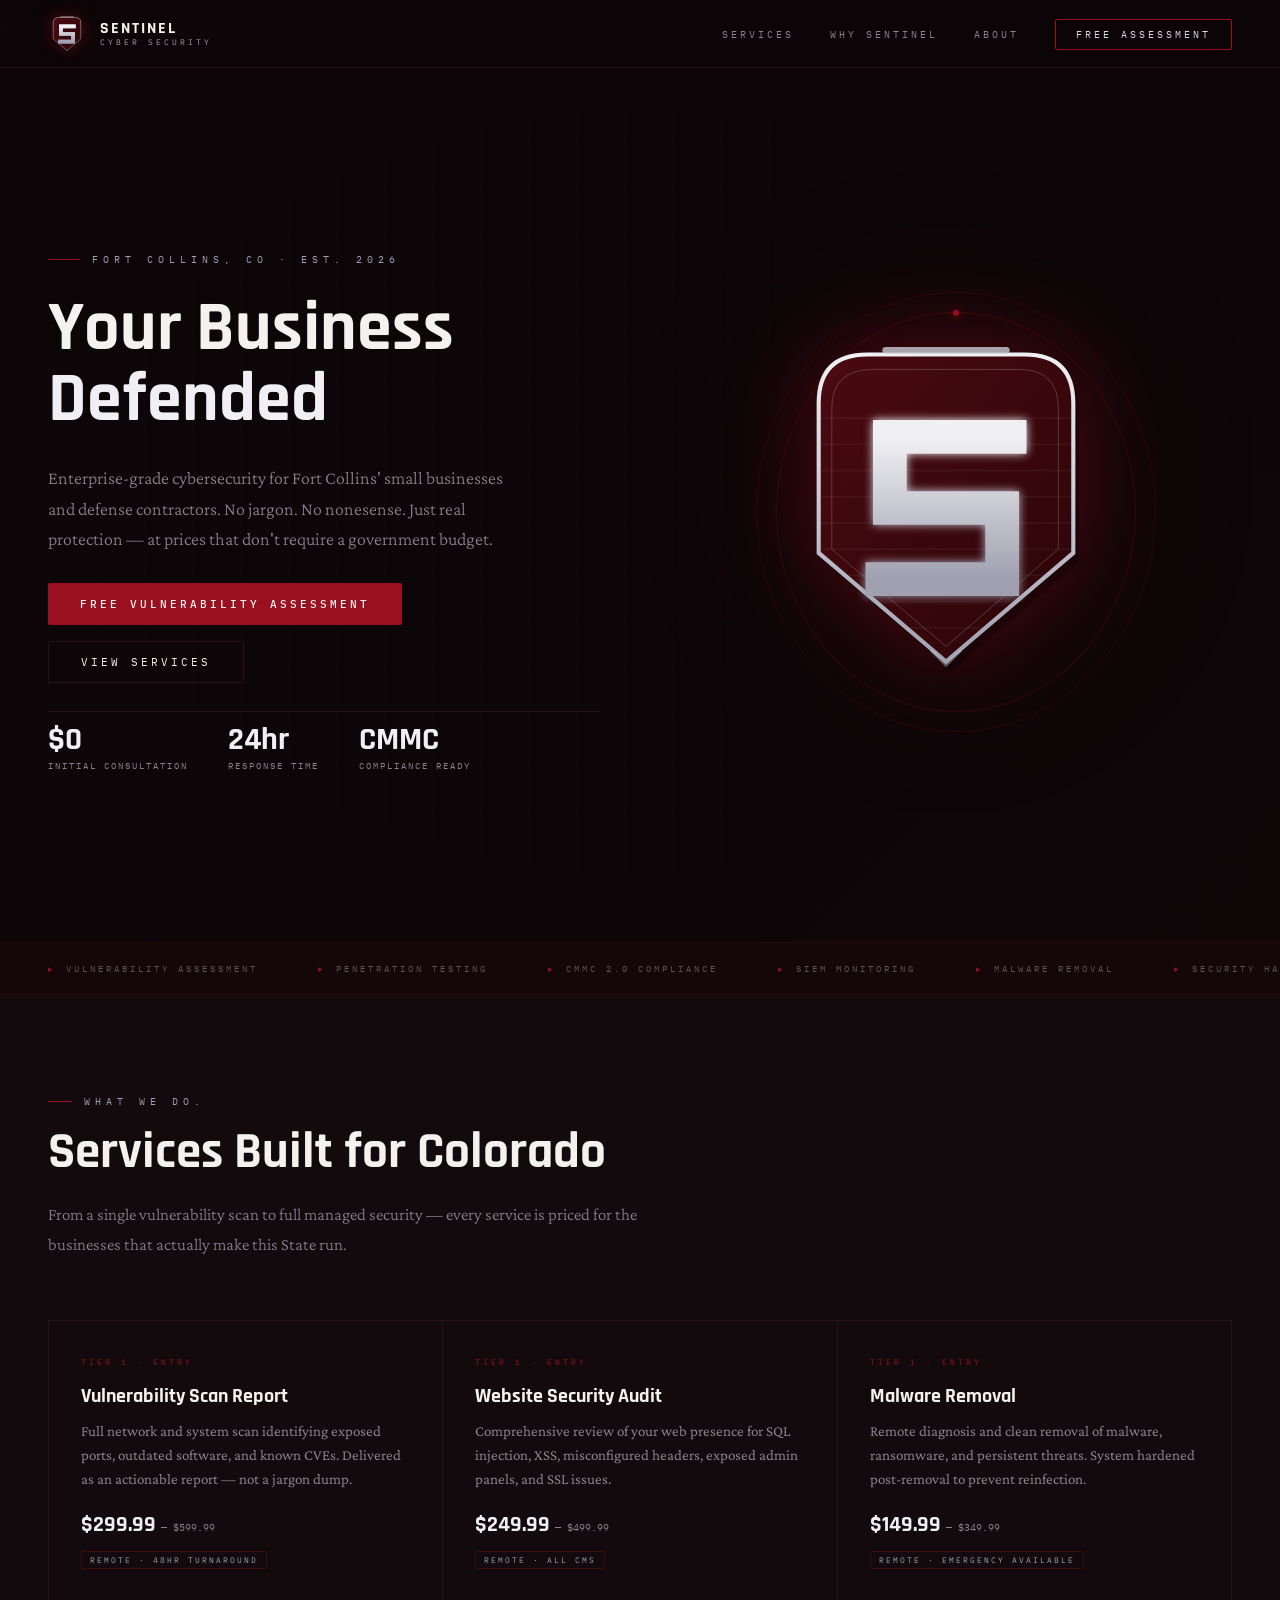
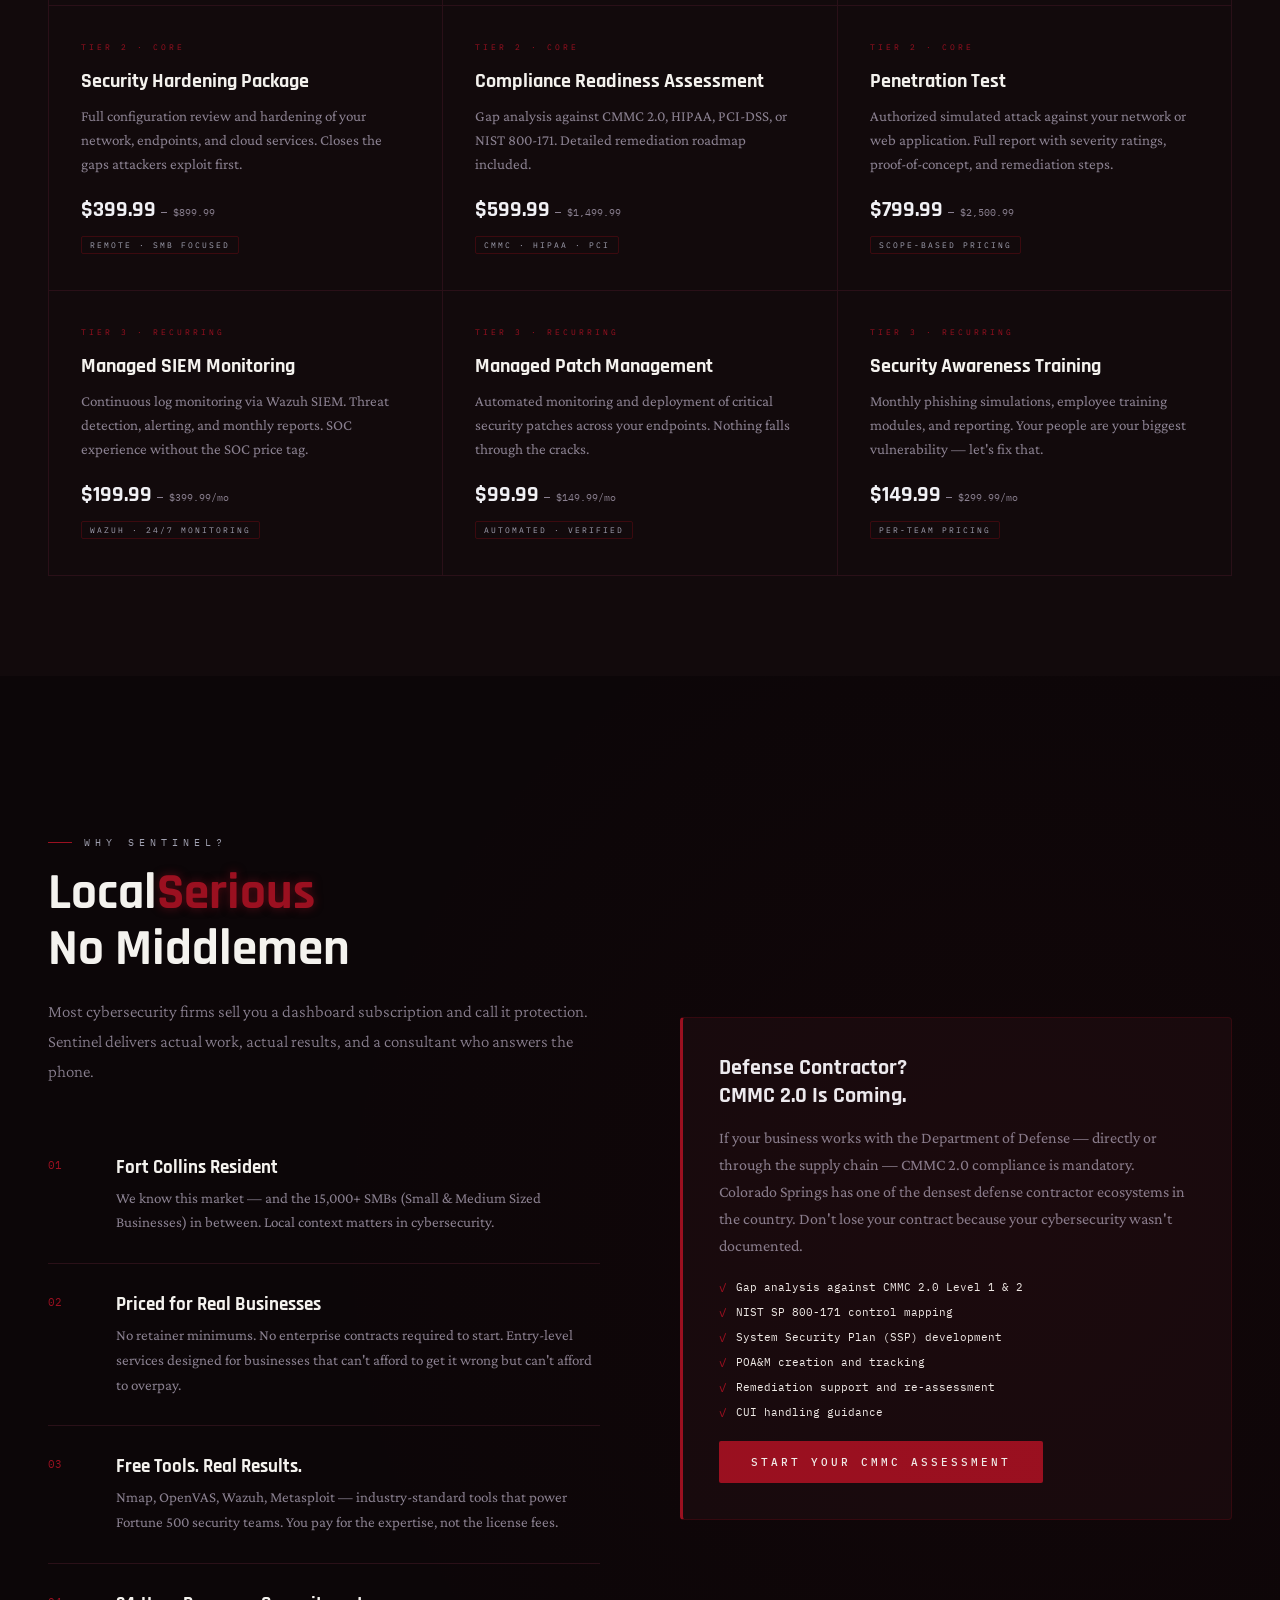
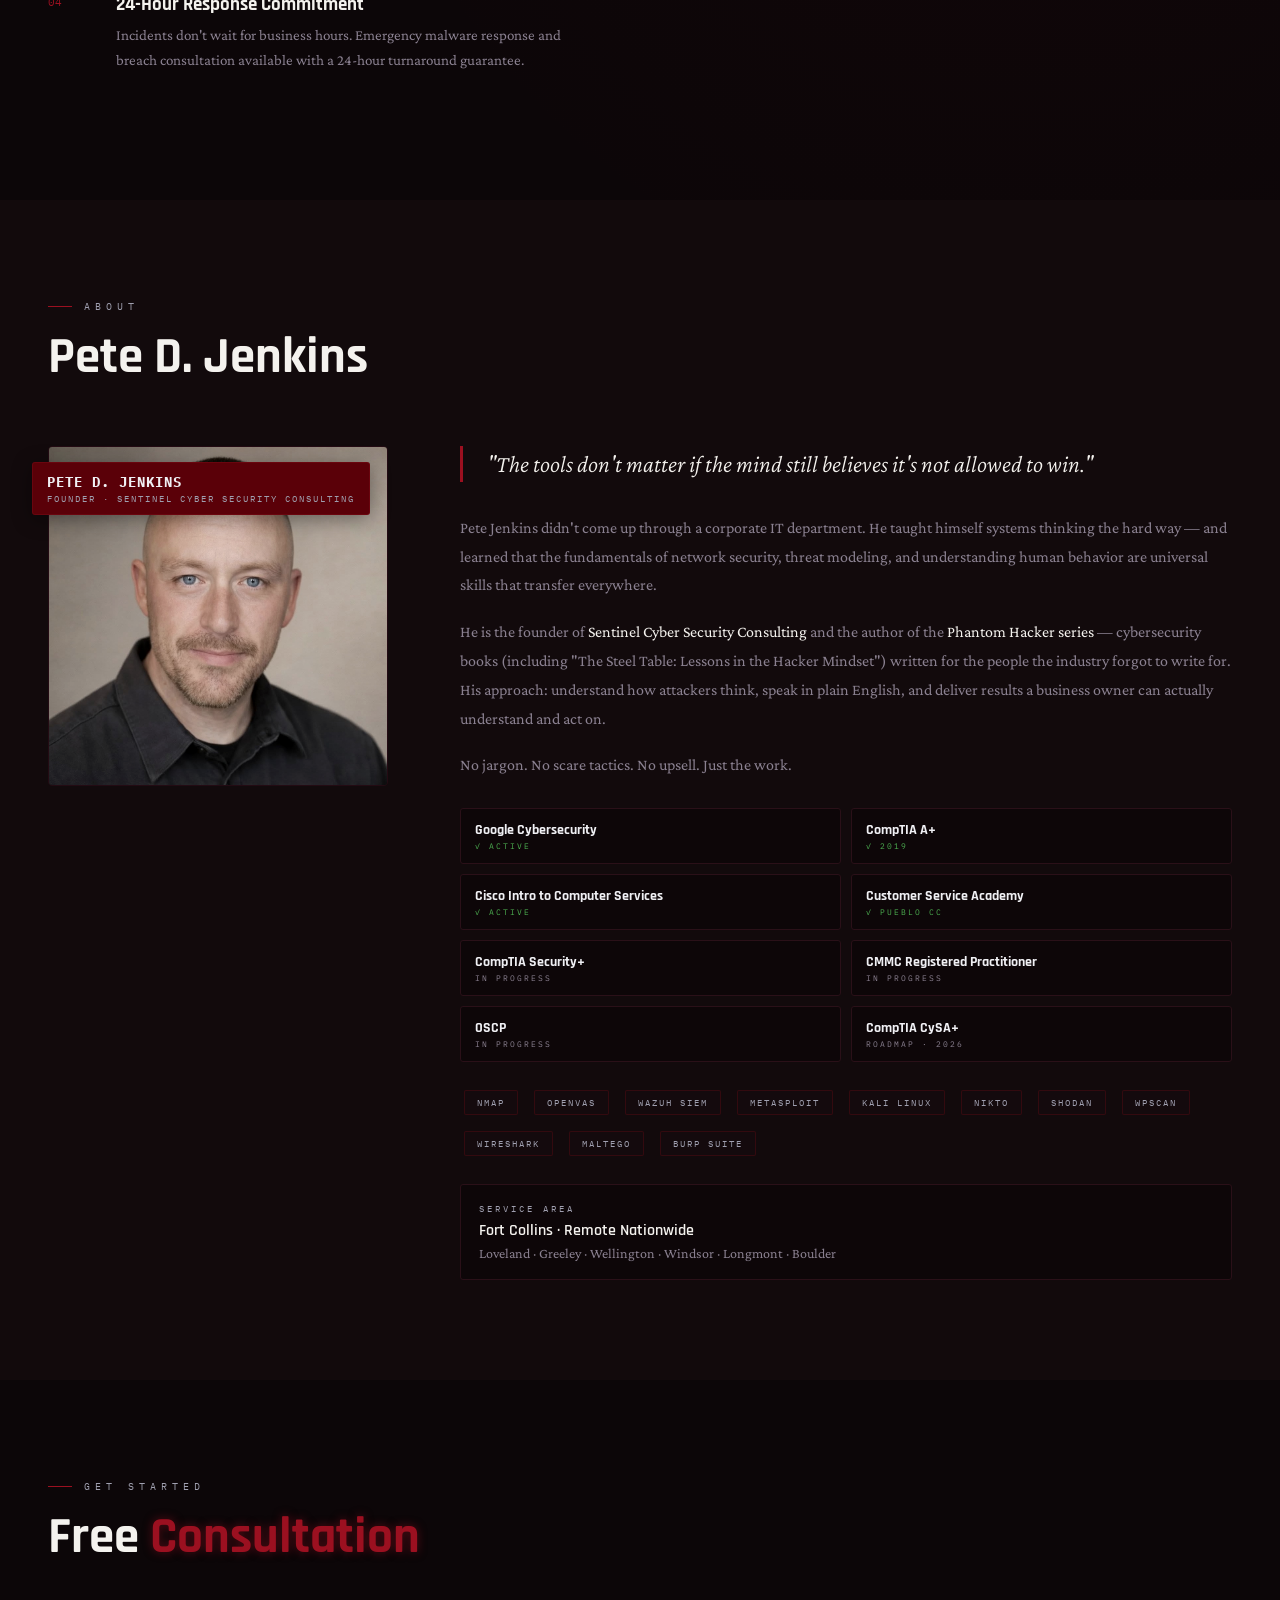
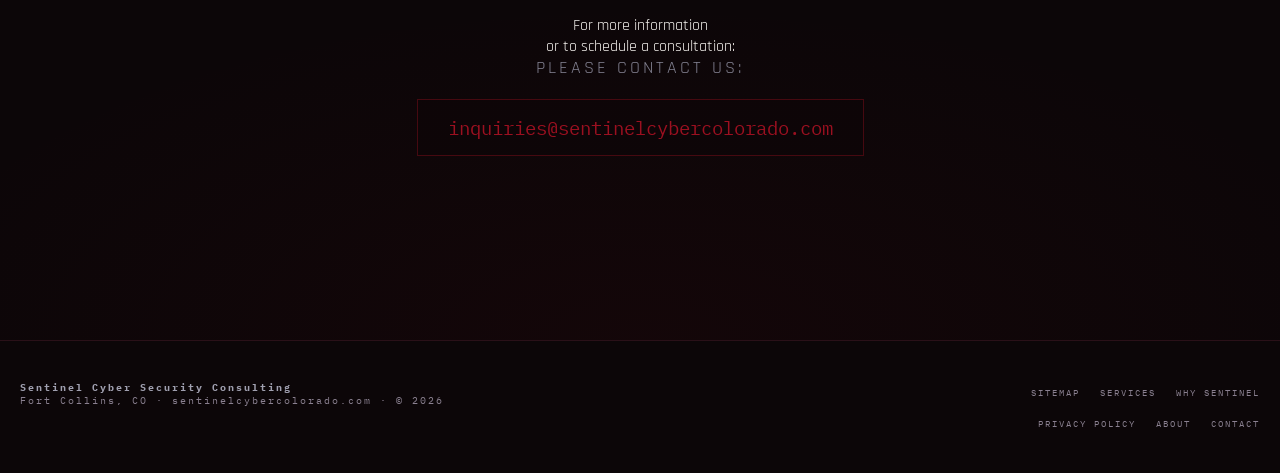
==== commit c47b2039: "Add values section and update 'Why Sentinel' label Added a values section and updated the section la" ====
--- a/index.html
+++ b/index.html
@@ -104,6 +104,9 @@
   </div>
 </nav>
 
+<div class="Values">Honesty  |  Honor  |  Loyalty  |  Integrity</div>
+
+  
 <!-- HERO -->
 <section class="hero">
   <div class="hero-inner">
@@ -257,7 +260,7 @@
   <div class="section-inner">
     <div class="why-grid">
       <div>
-        <div class="section-label">Why Sentinel</div>
+        <div class="section-label">Why Sentinel?</div>
         <h2 class="section-title">Local<em>Serious</em><br>No Middlemen</h2>
         <p class="section-body" style="margin-bottom:40px;">Most cybersecurity firms sell you a dashboard subscription and call it protection.  Sentinel delivers actual work, actual results, and a consultant who answers the phone.</p>
         <div class="why-points">
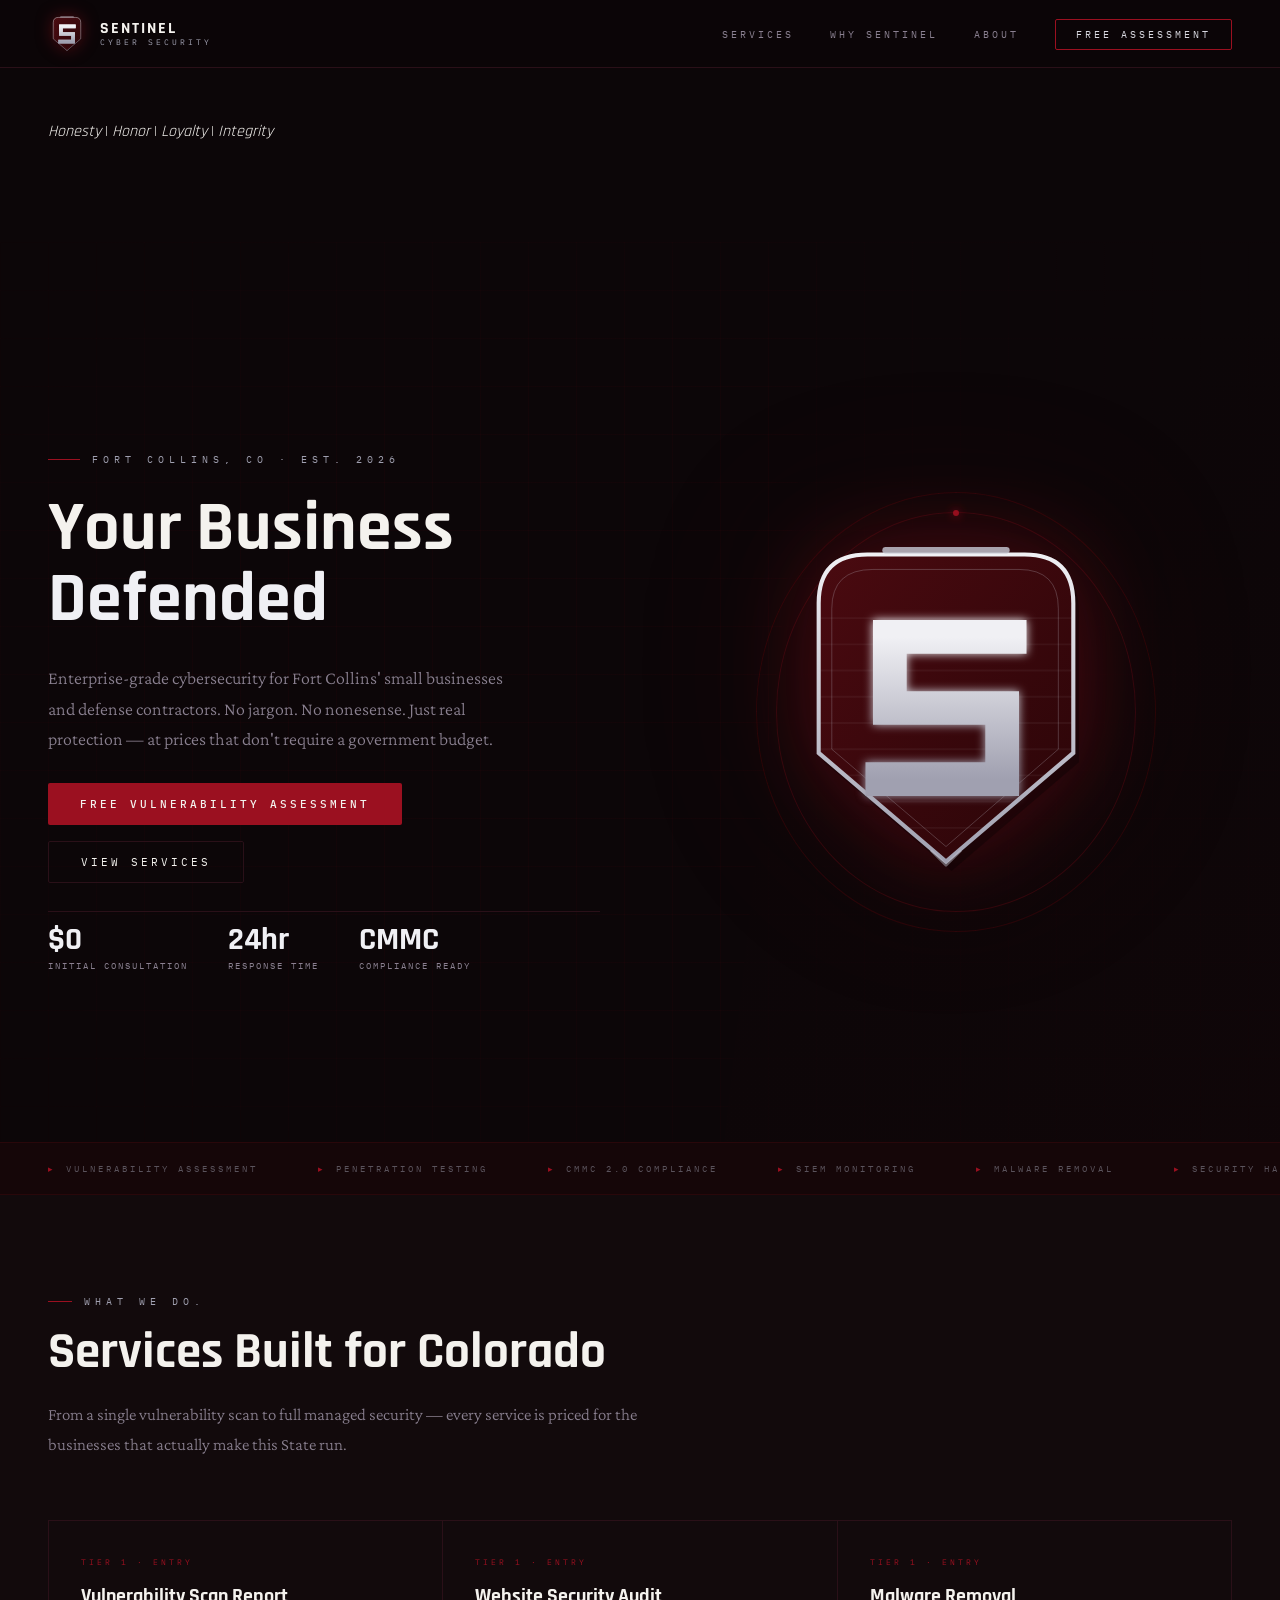
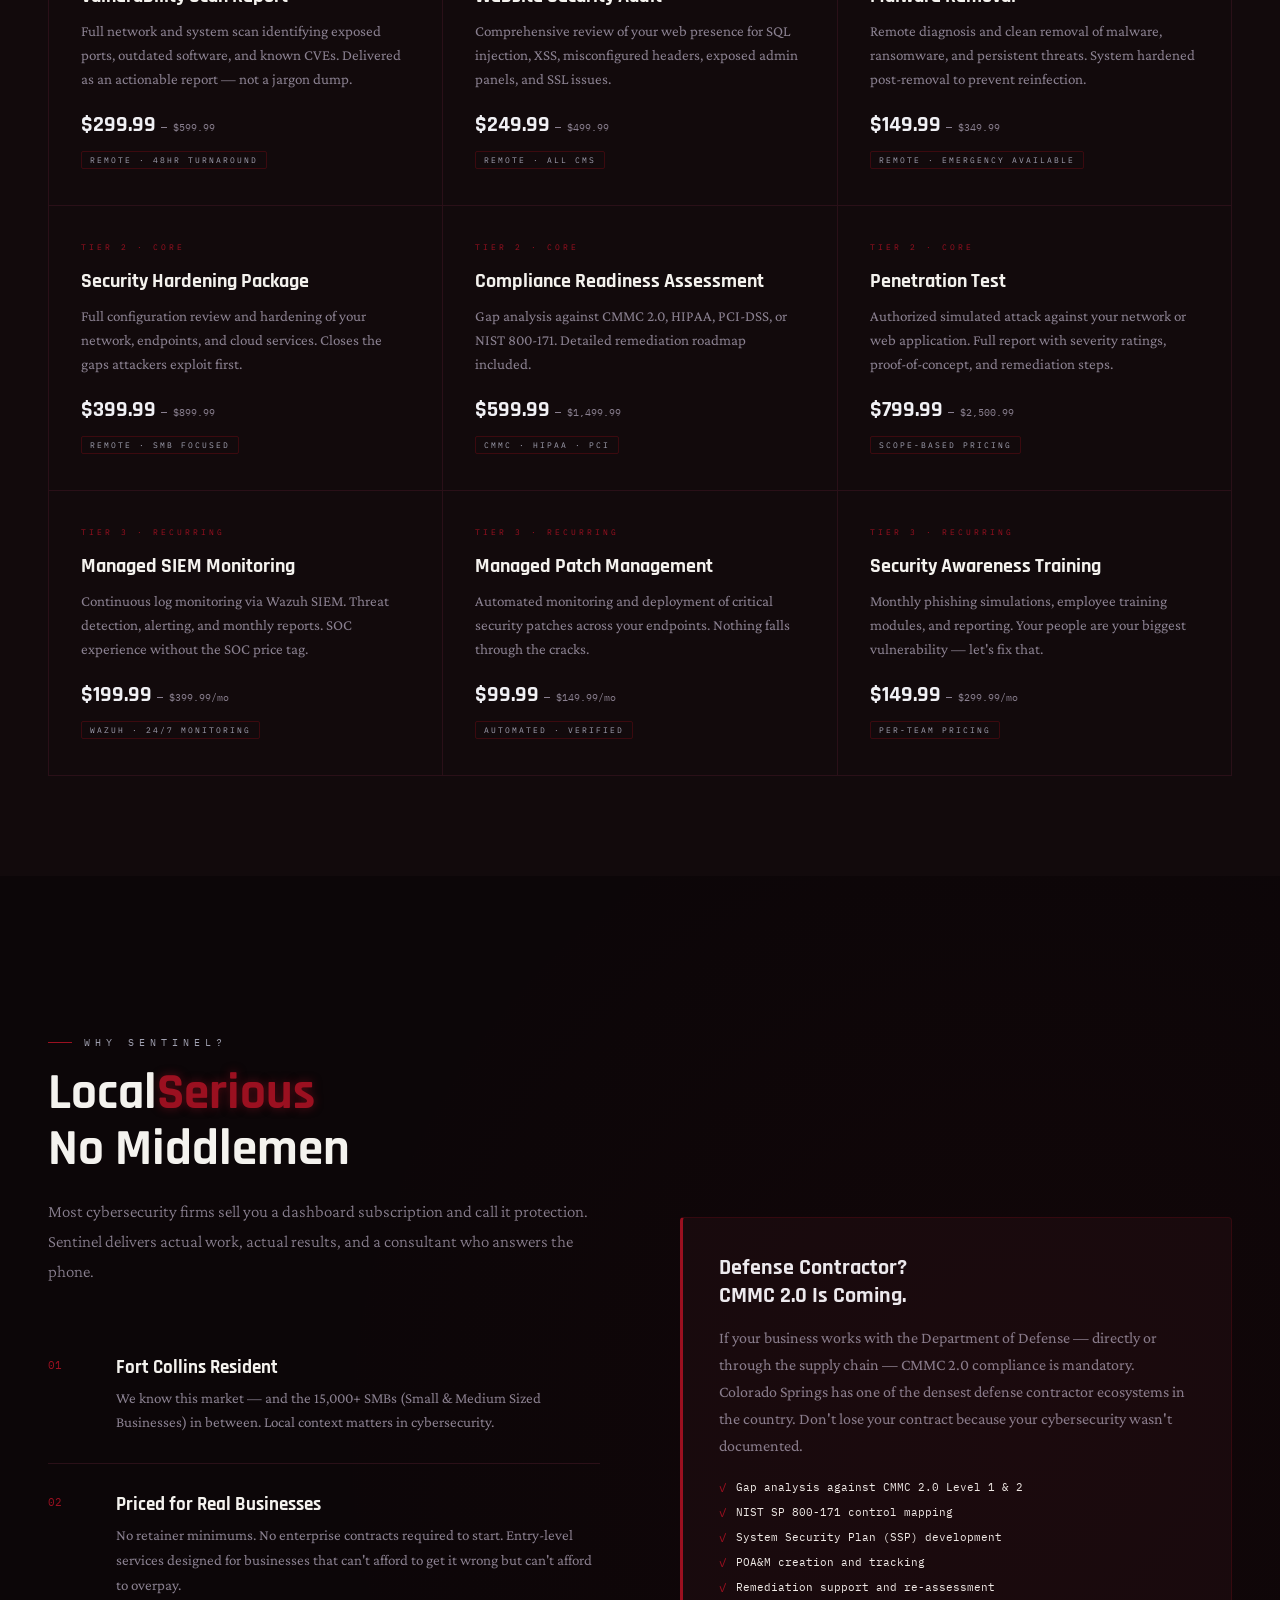
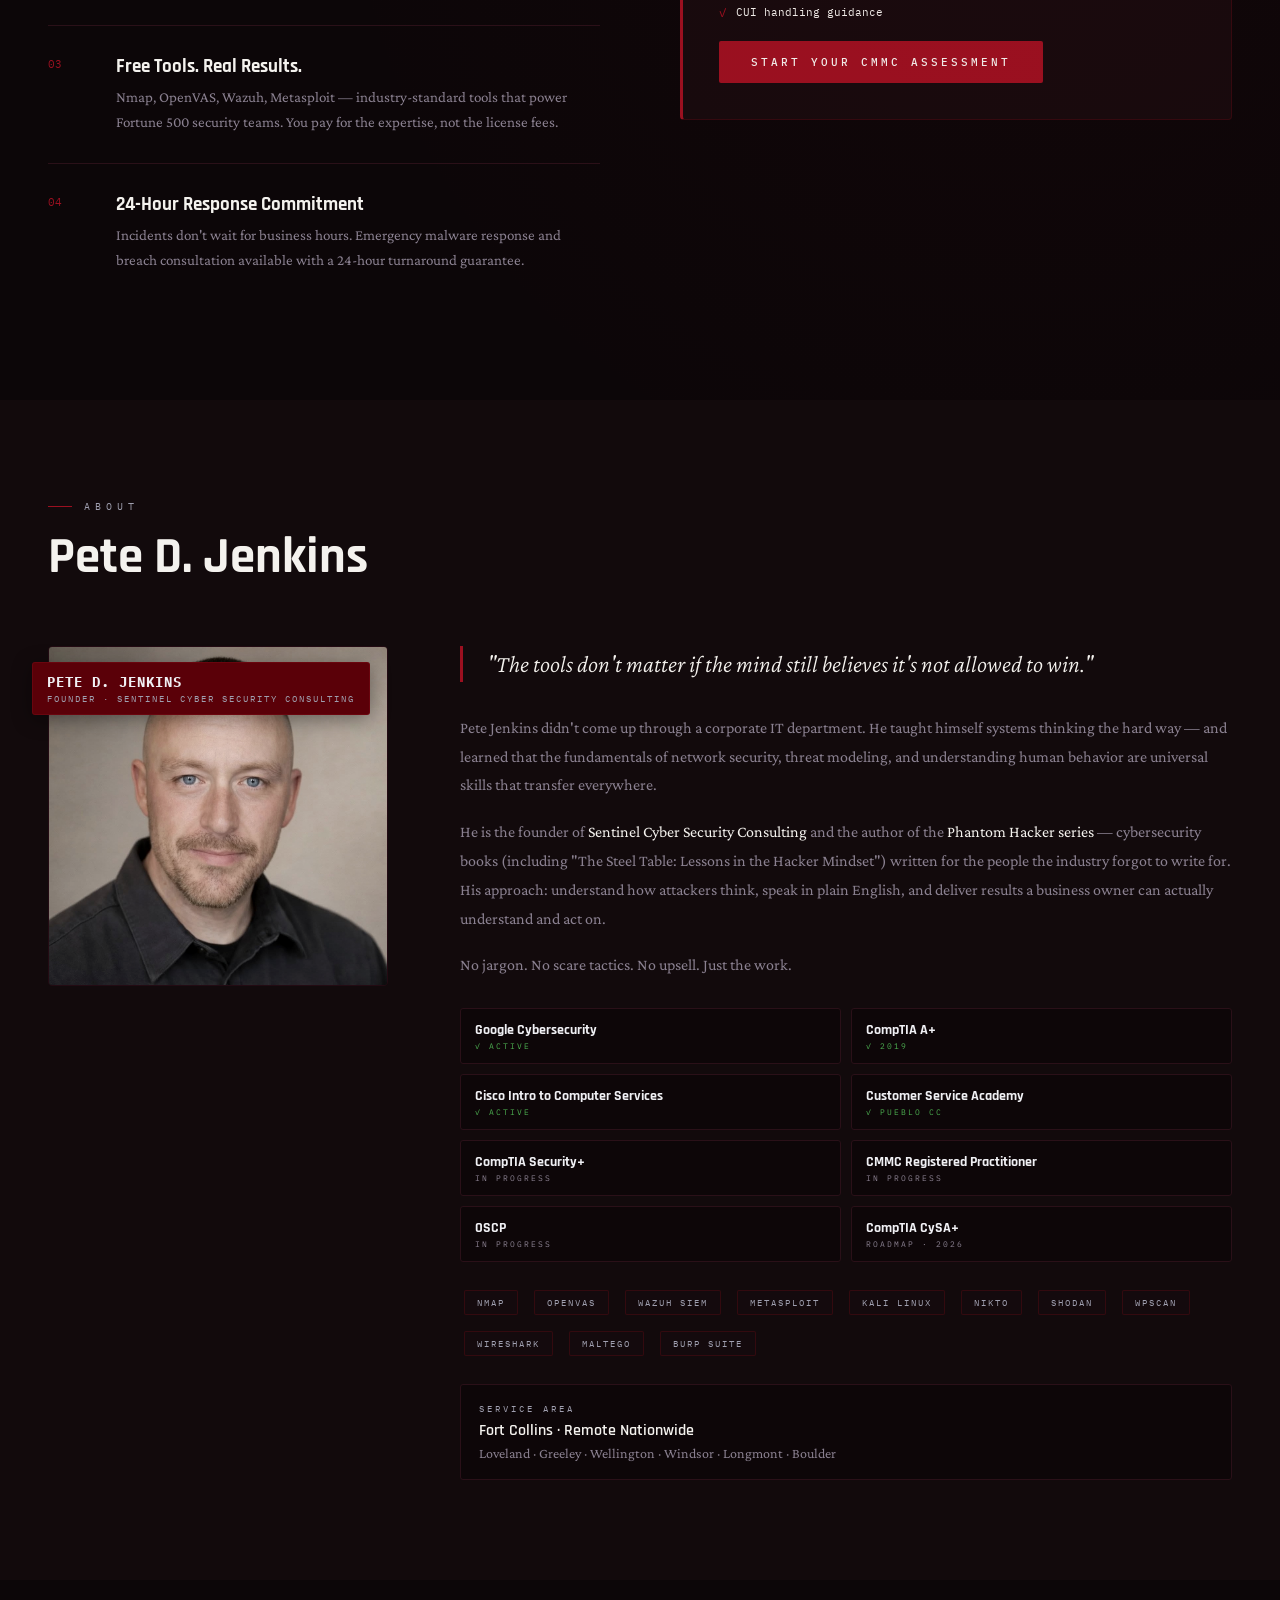
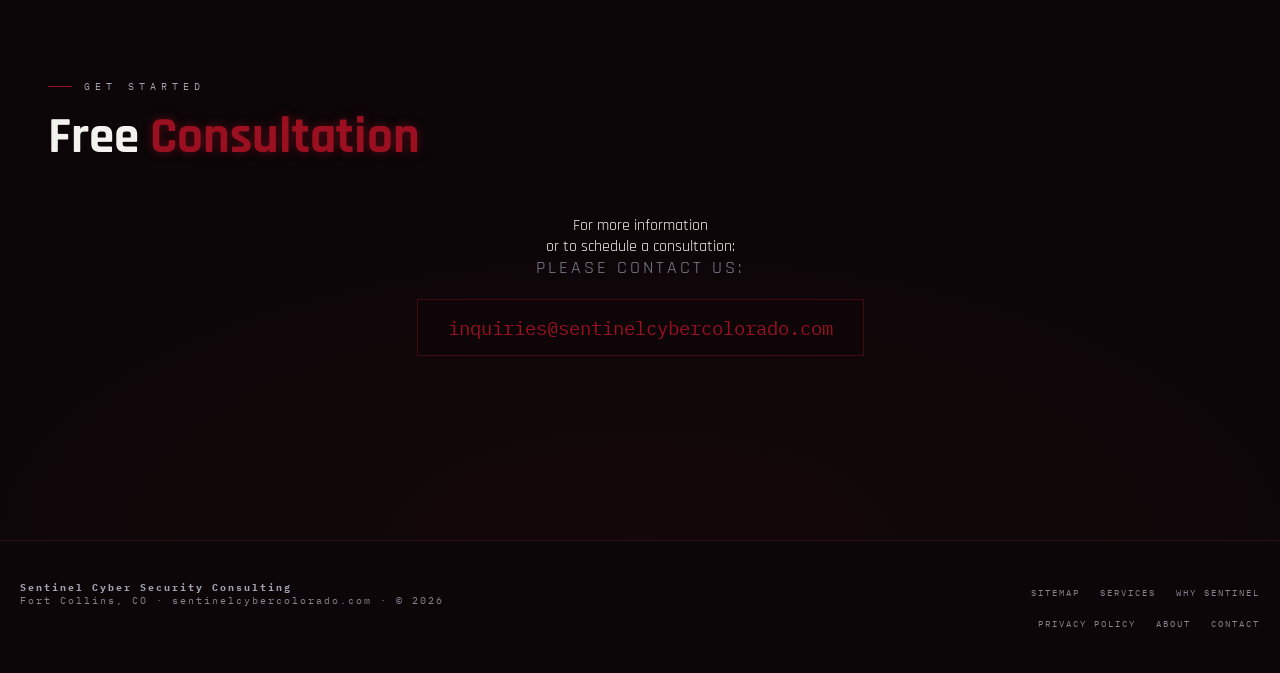
==== commit b34e3540: "Refactor values section into a new section element" ====
--- a/index.html
+++ b/index.html
@@ -104,8 +104,12 @@
   </div>
 </nav>
 
-<div class="Values">Honesty  |  Honor  |  Loyalty  |  Integrity</div>
-
+<!-- VALUES -->
+<section class="values">
+  <div class="values_inner">
+    <p><em>Honesty</em>  |  <em>Honor</em>  |  <em>Loyalty</em>  |  <em>Integrity</em></p>
+  </div>
+</section>
   
 <!-- HERO -->
 <section class="hero">
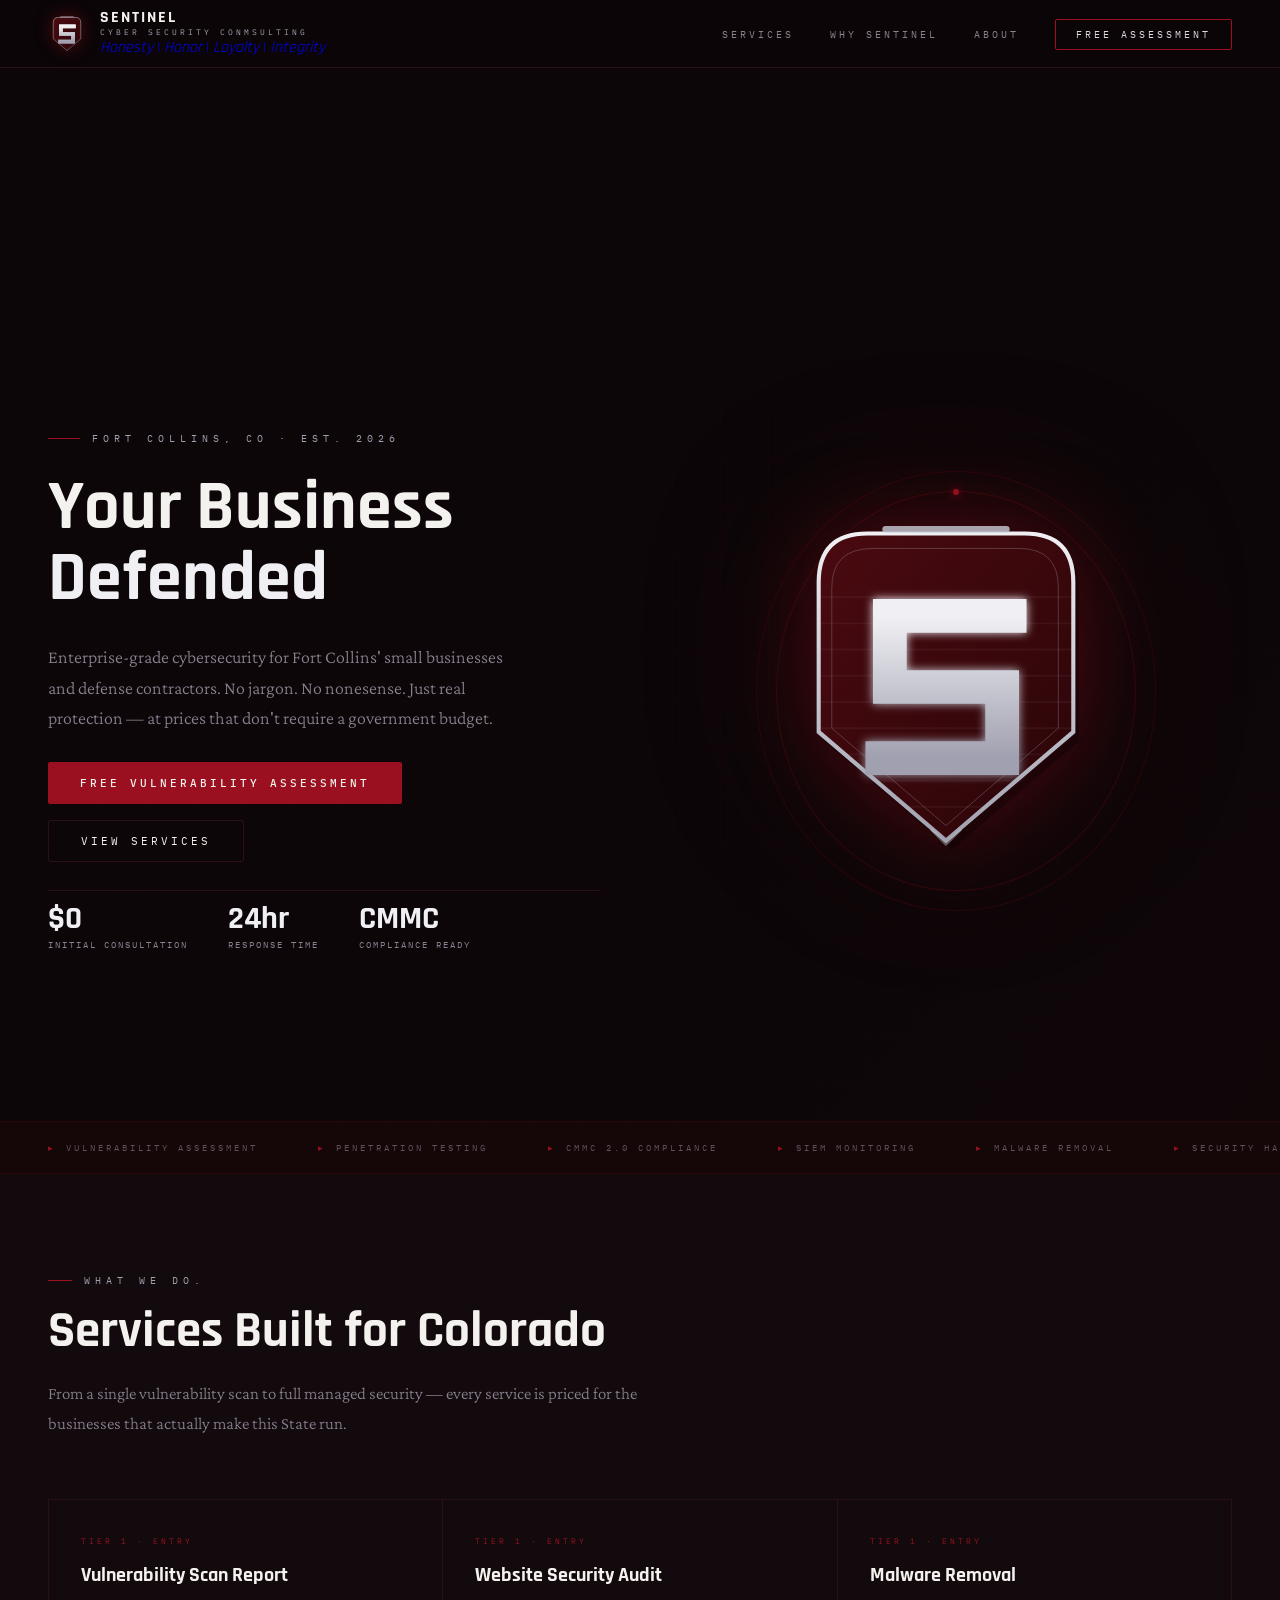
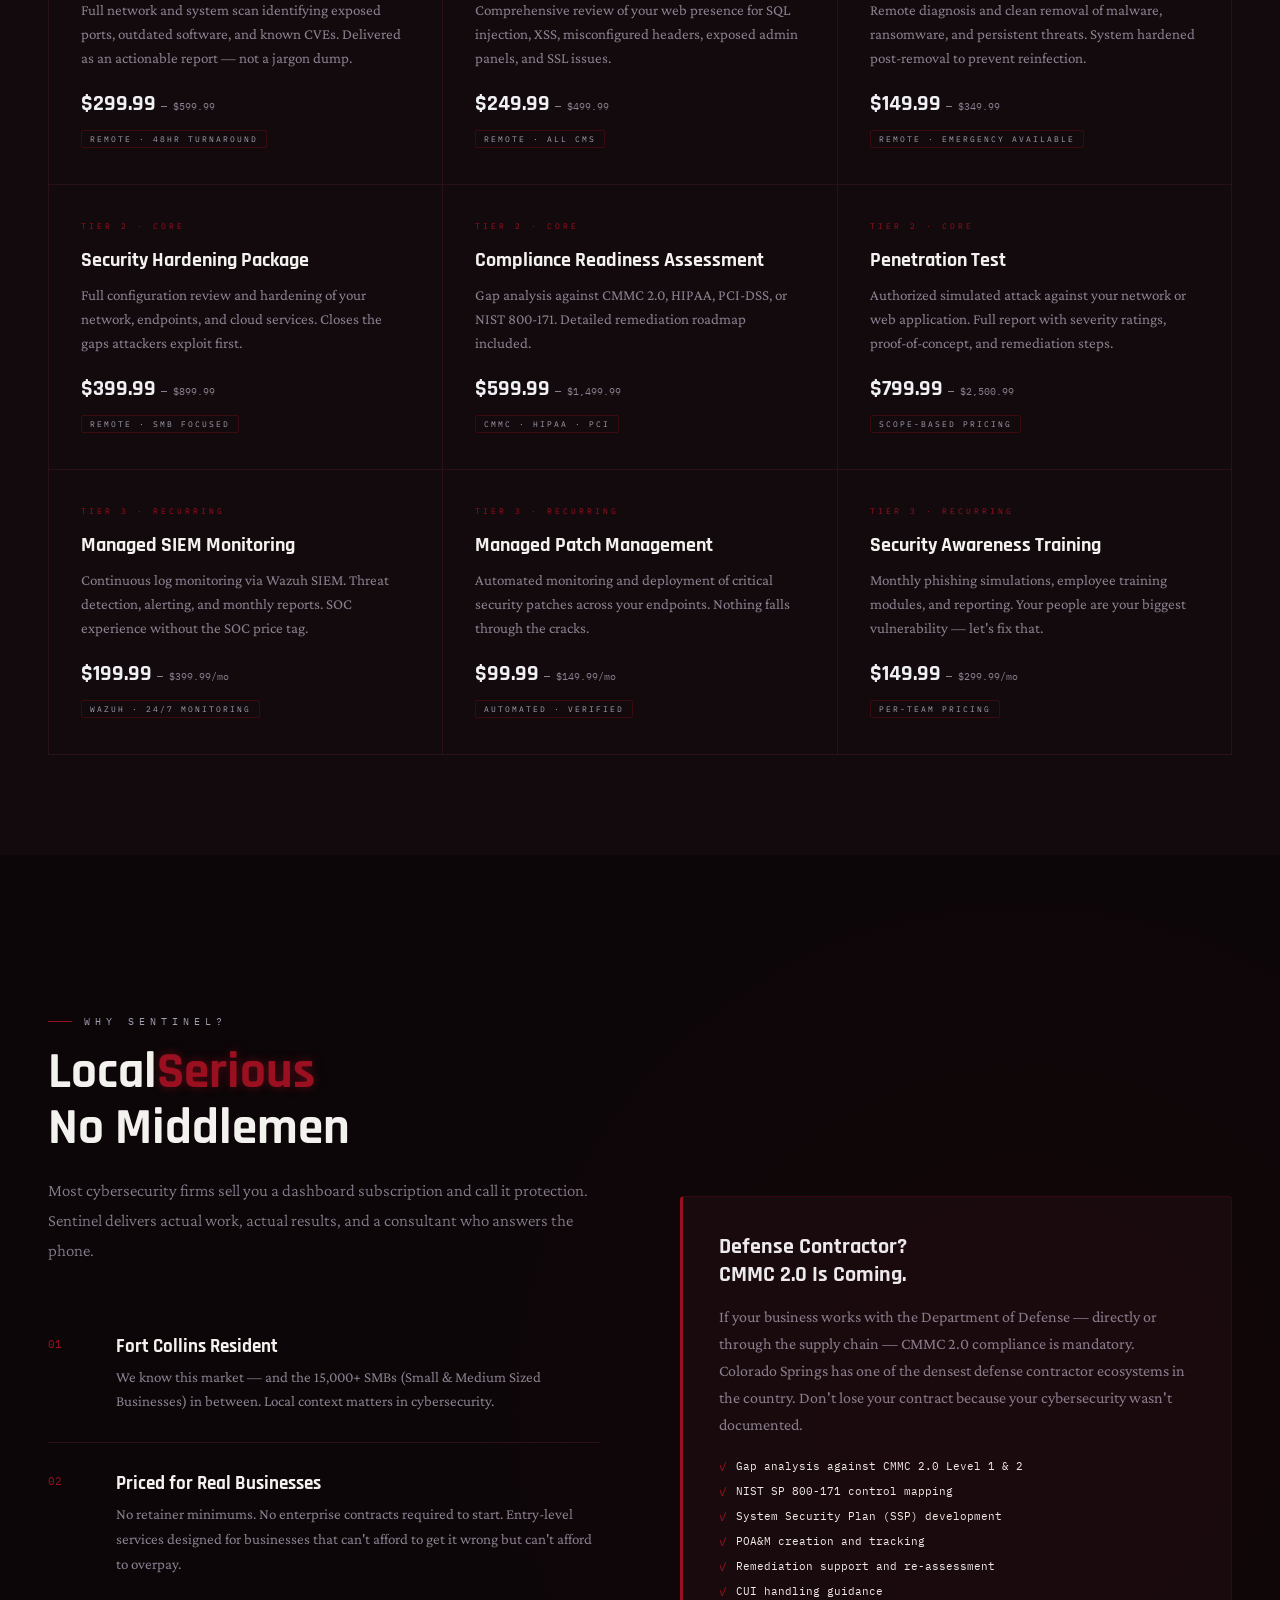
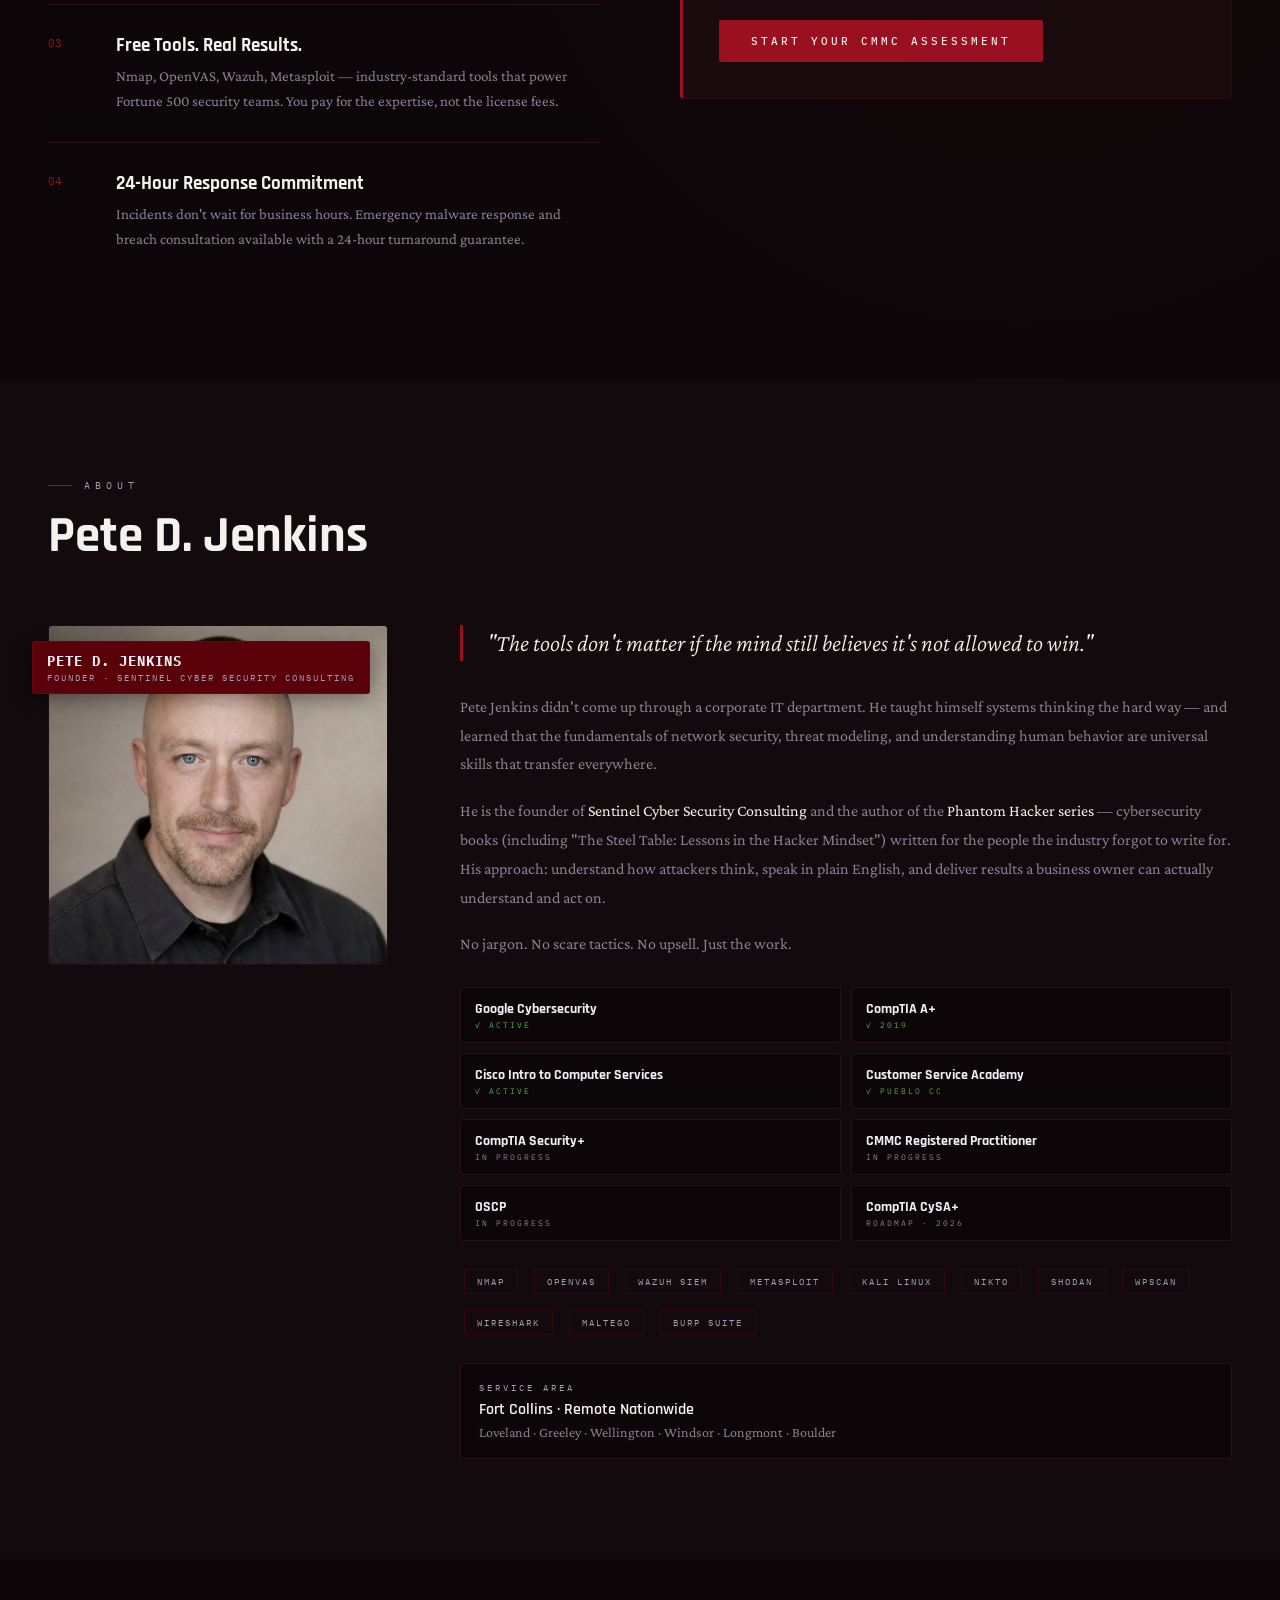
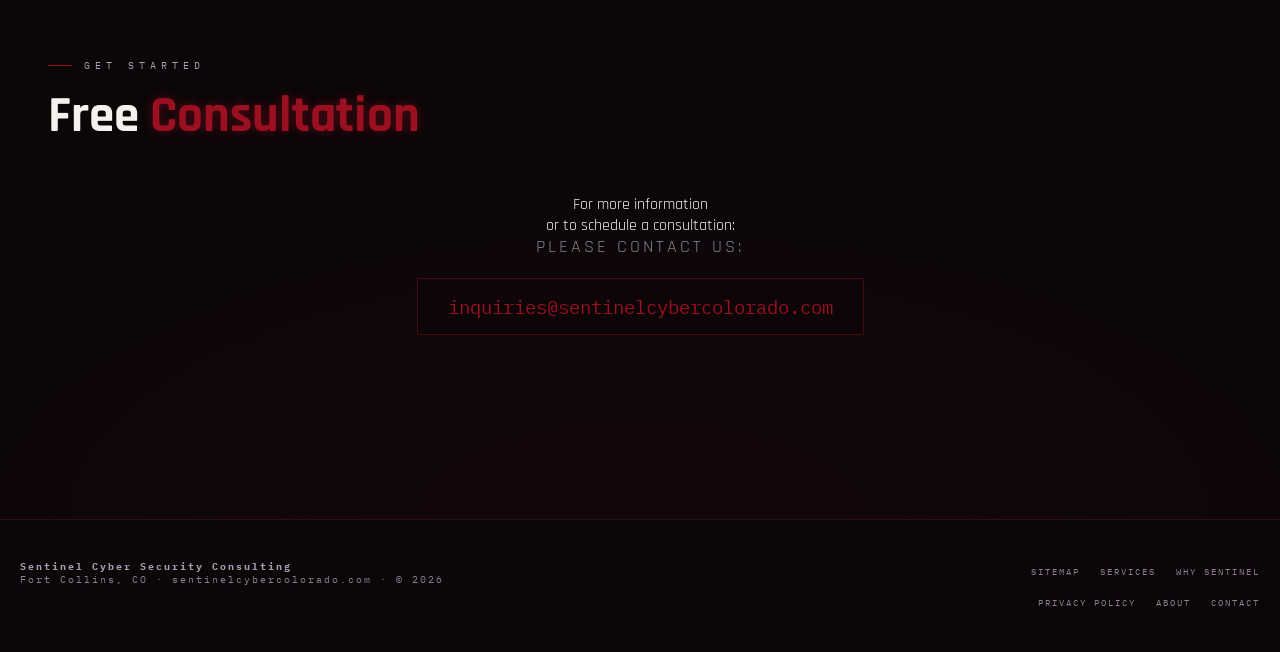
==== commit 51f6aa92: "Update navigation logo subtitle and values section" ====
--- a/index.html
+++ b/index.html
@@ -90,7 +90,8 @@
 </svg>
     <div>
       <div class="nav-logo-text">Sentinel</div>
-      <div class="nav-logo-sub">Cyber Security</div>
+      <div class="nav-logo-sub">Cyber Security Conmsulting</div>
+      <div class="nav-logo-values"><em>Honesty</em>  |  <em>Honor</em>  |  <em>Loyalty</em>  |  <em>Integrity</em></div>
     </div>
   </a>
   <ul class="nav-links" id="navLinks">
@@ -107,7 +108,7 @@
 <!-- VALUES -->
 <section class="values">
   <div class="values_inner">
-    <p><em>Honesty</em>  |  <em>Honor</em>  |  <em>Loyalty</em>  |  <em>Integrity</em></p>
+   
   </div>
 </section>
   
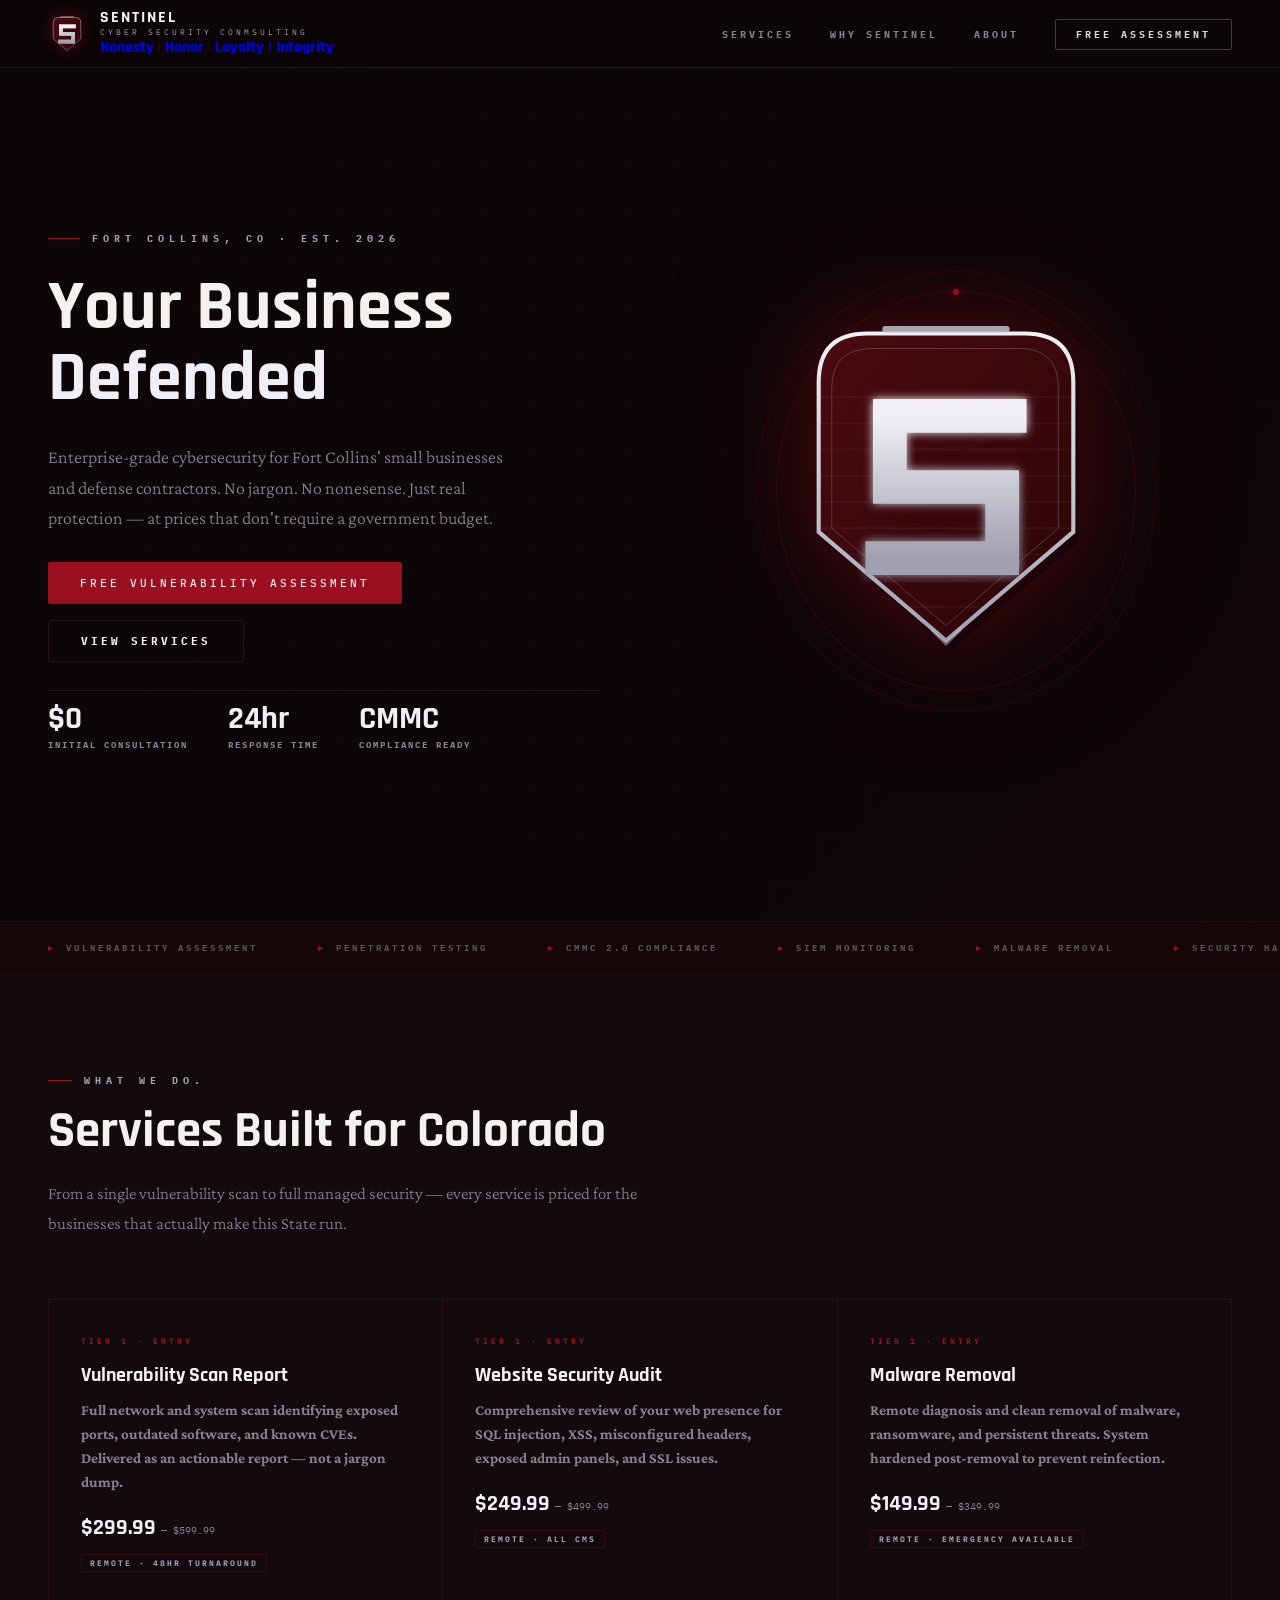
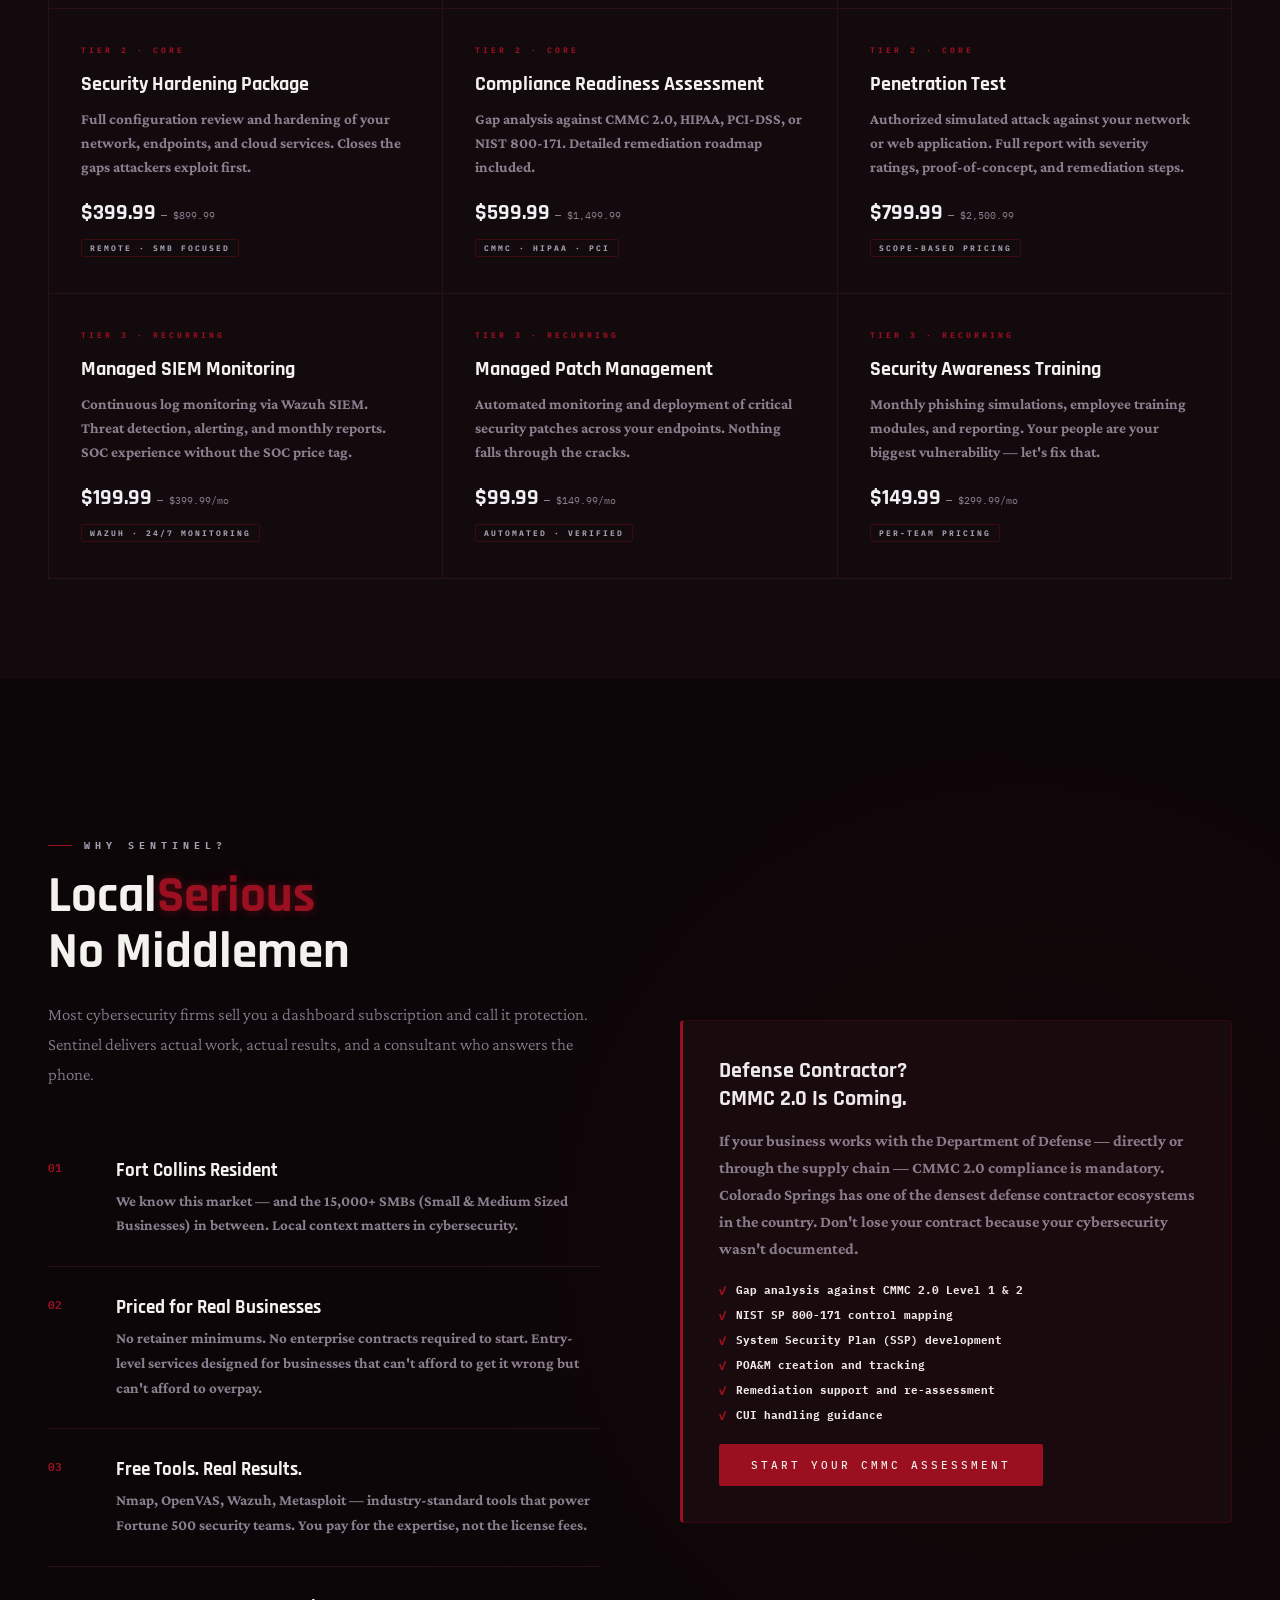
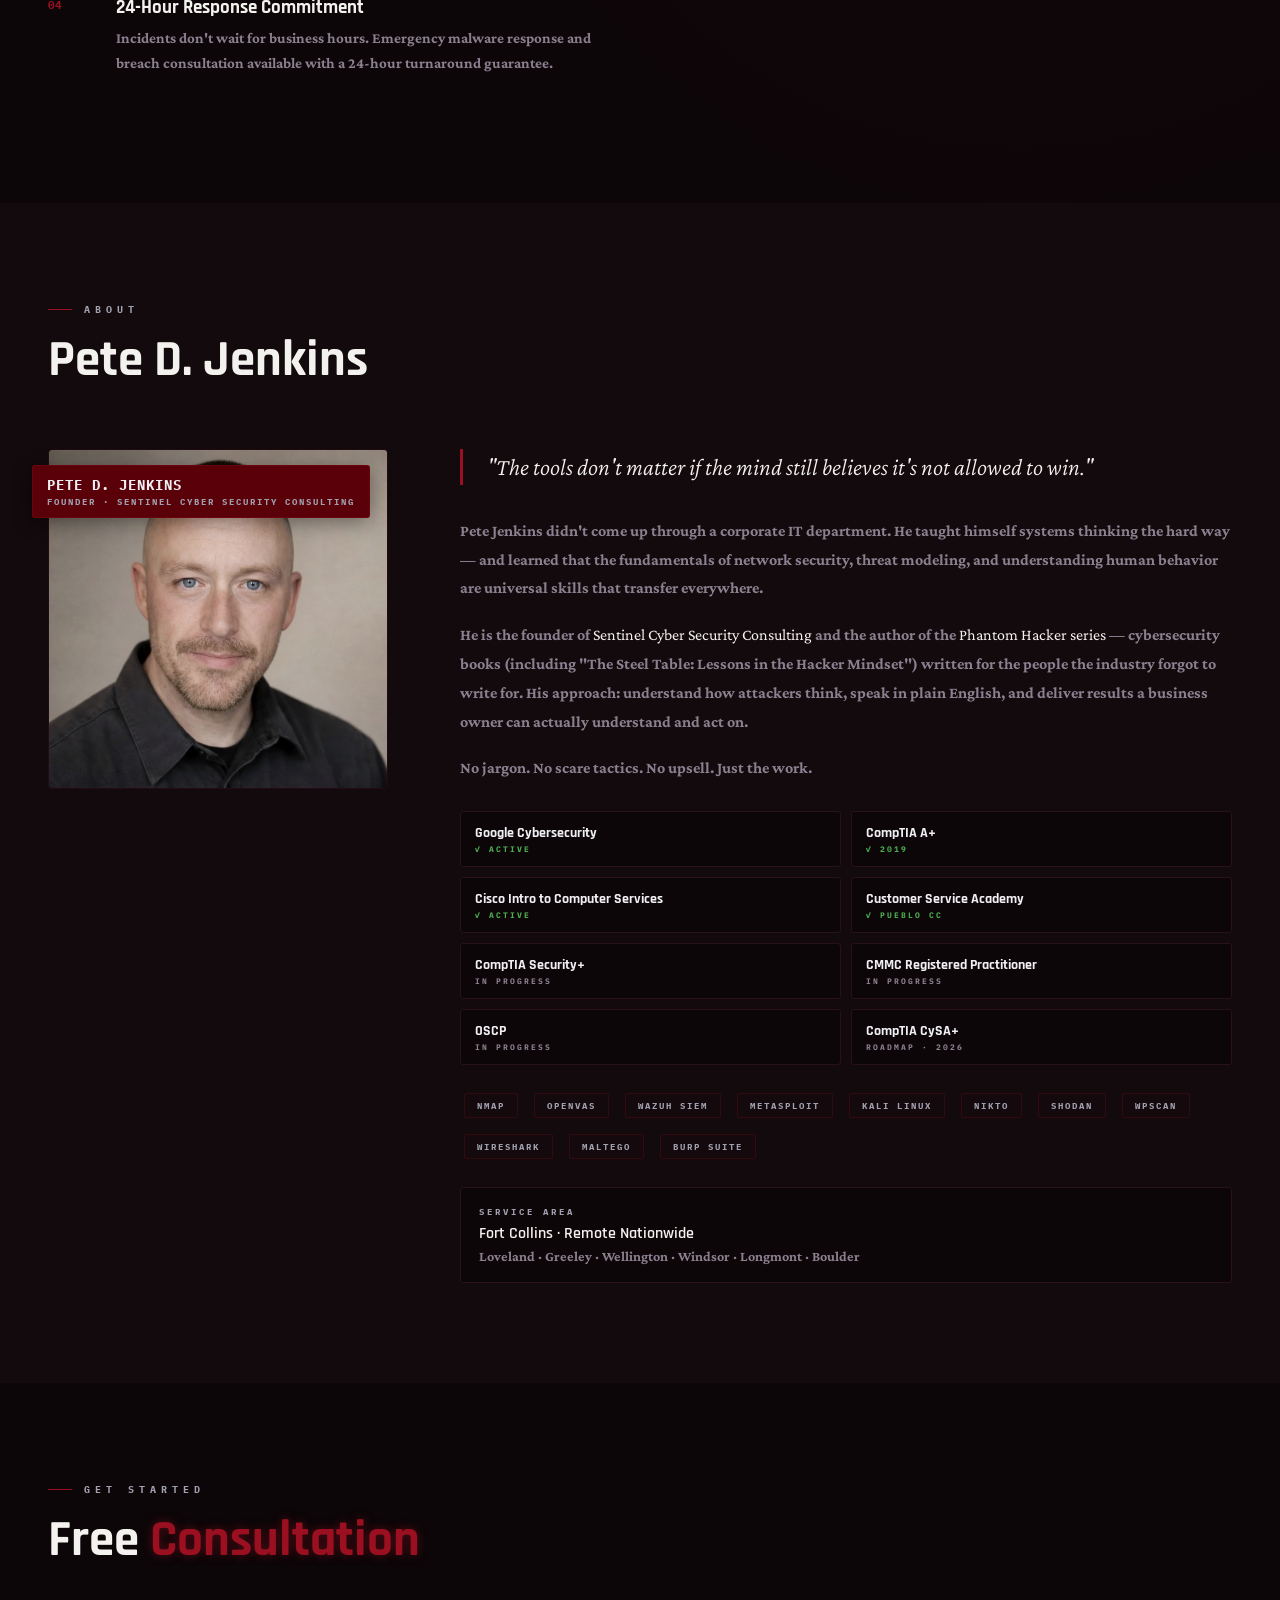
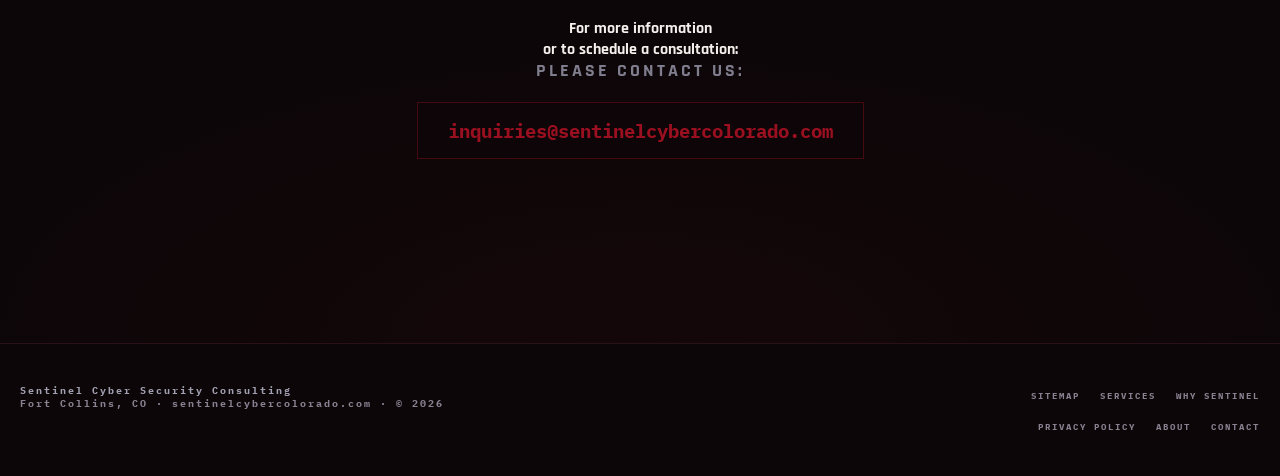
==== commit 8c29f042: "Refactor nav logo values and remove values section Updated the logo values section to use strong tag" ====
--- a/index.html
+++ b/index.html
@@ -91,7 +91,7 @@
     <div>
       <div class="nav-logo-text">Sentinel</div>
       <div class="nav-logo-sub">Cyber Security Conmsulting</div>
-      <div class="nav-logo-values"><em>Honesty</em>  |  <em>Honor</em>  |  <em>Loyalty</em>  |  <em>Integrity</em></div>
+      <div class="nav-logo-values"><strong>Honesty</strong>  |  <strong>Honor</strong>  |  <strong>Loyalty<strongm>  |  <strong>Integrity</strong></div>
     </div>
   </a>
   <ul class="nav-links" id="navLinks">
@@ -105,13 +105,6 @@
   </div>
 </nav>
 
-<!-- VALUES -->
-<section class="values">
-  <div class="values_inner">
-   
-  </div>
-</section>
-  
 <!-- HERO -->
 <section class="hero">
   <div class="hero-inner">
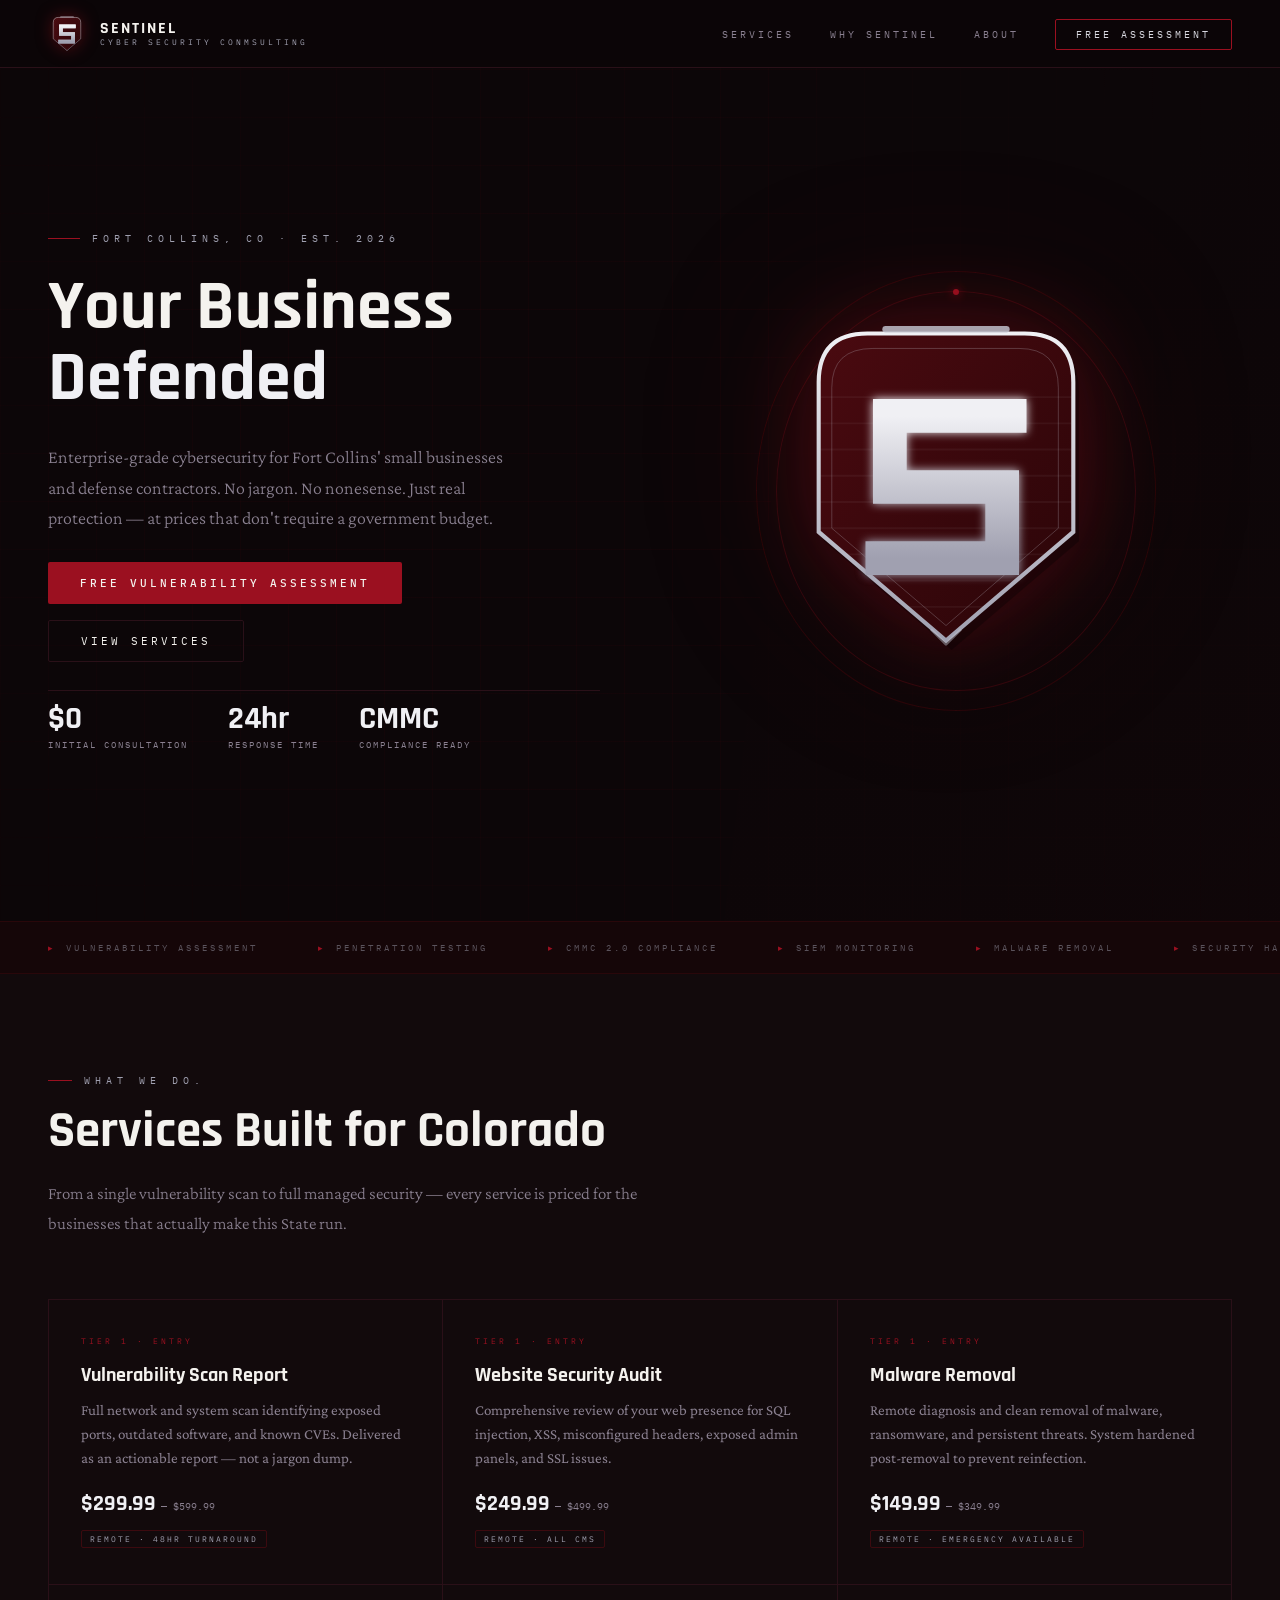
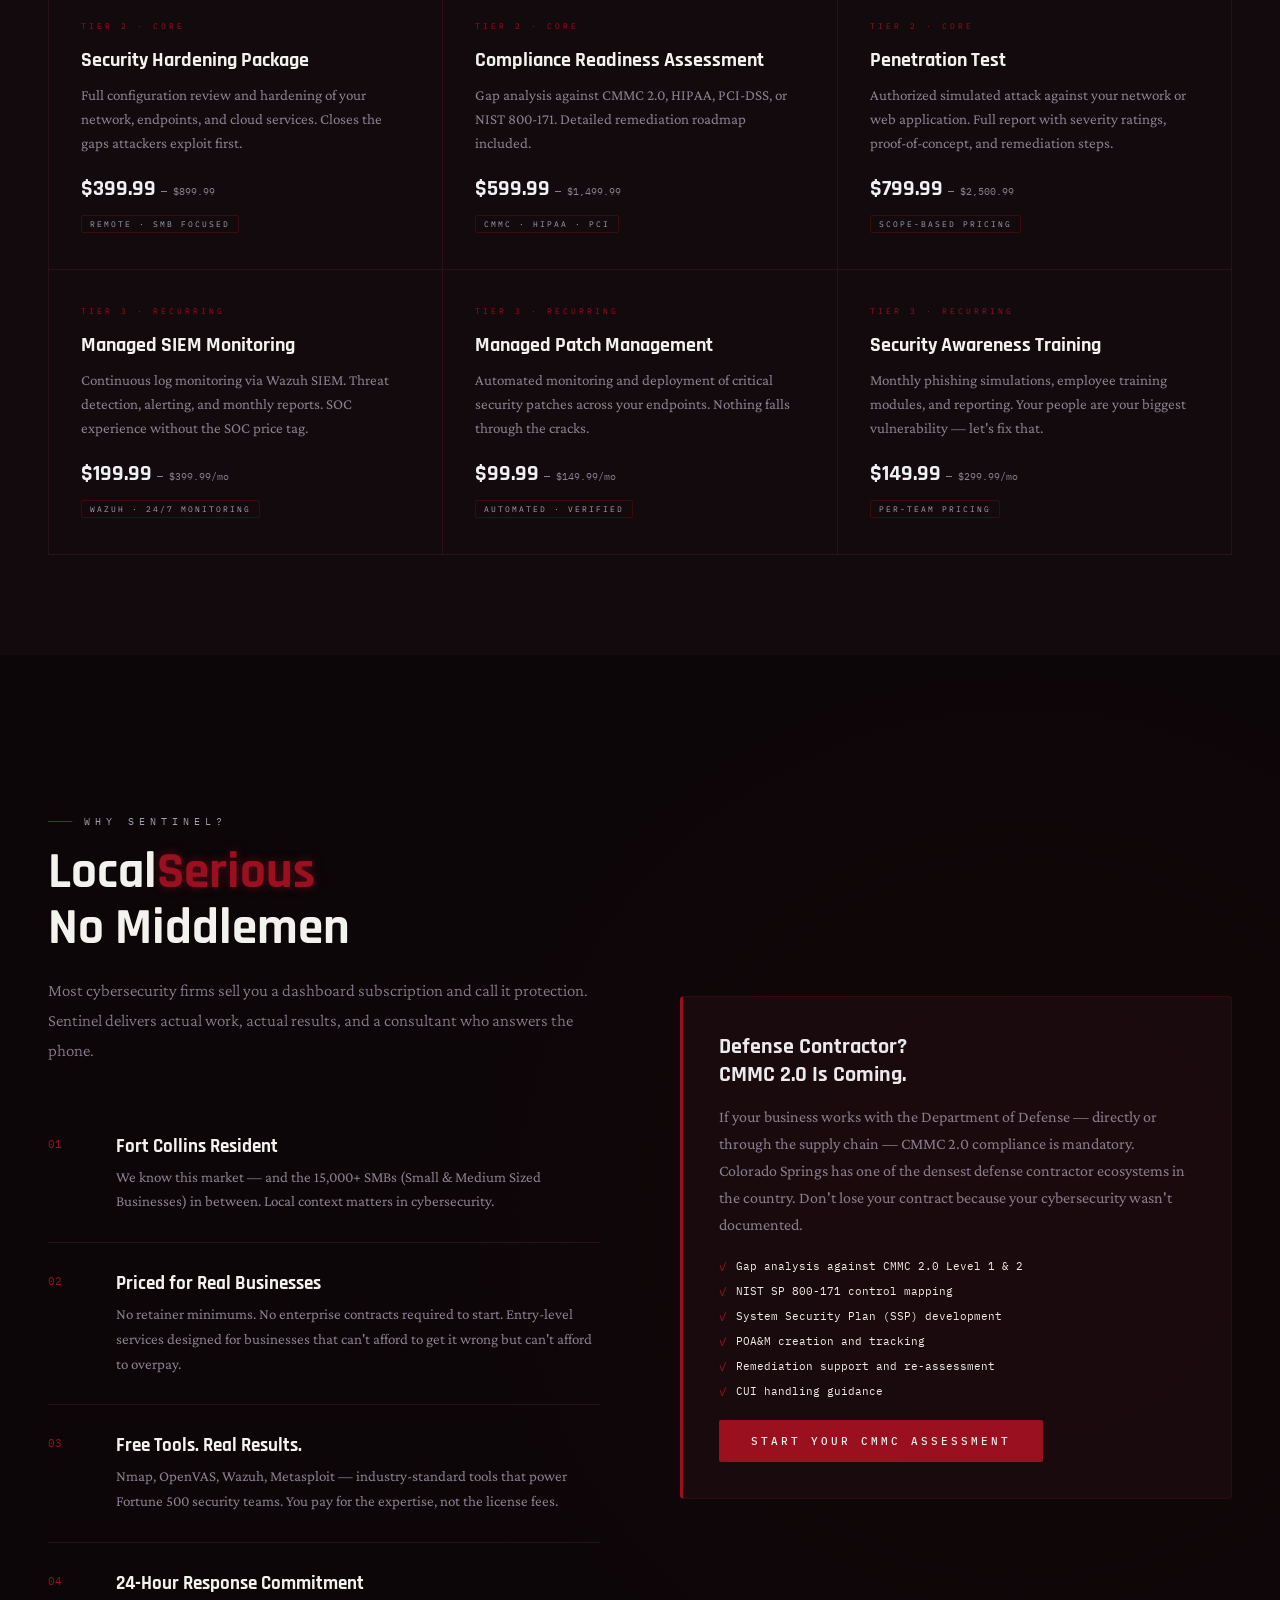
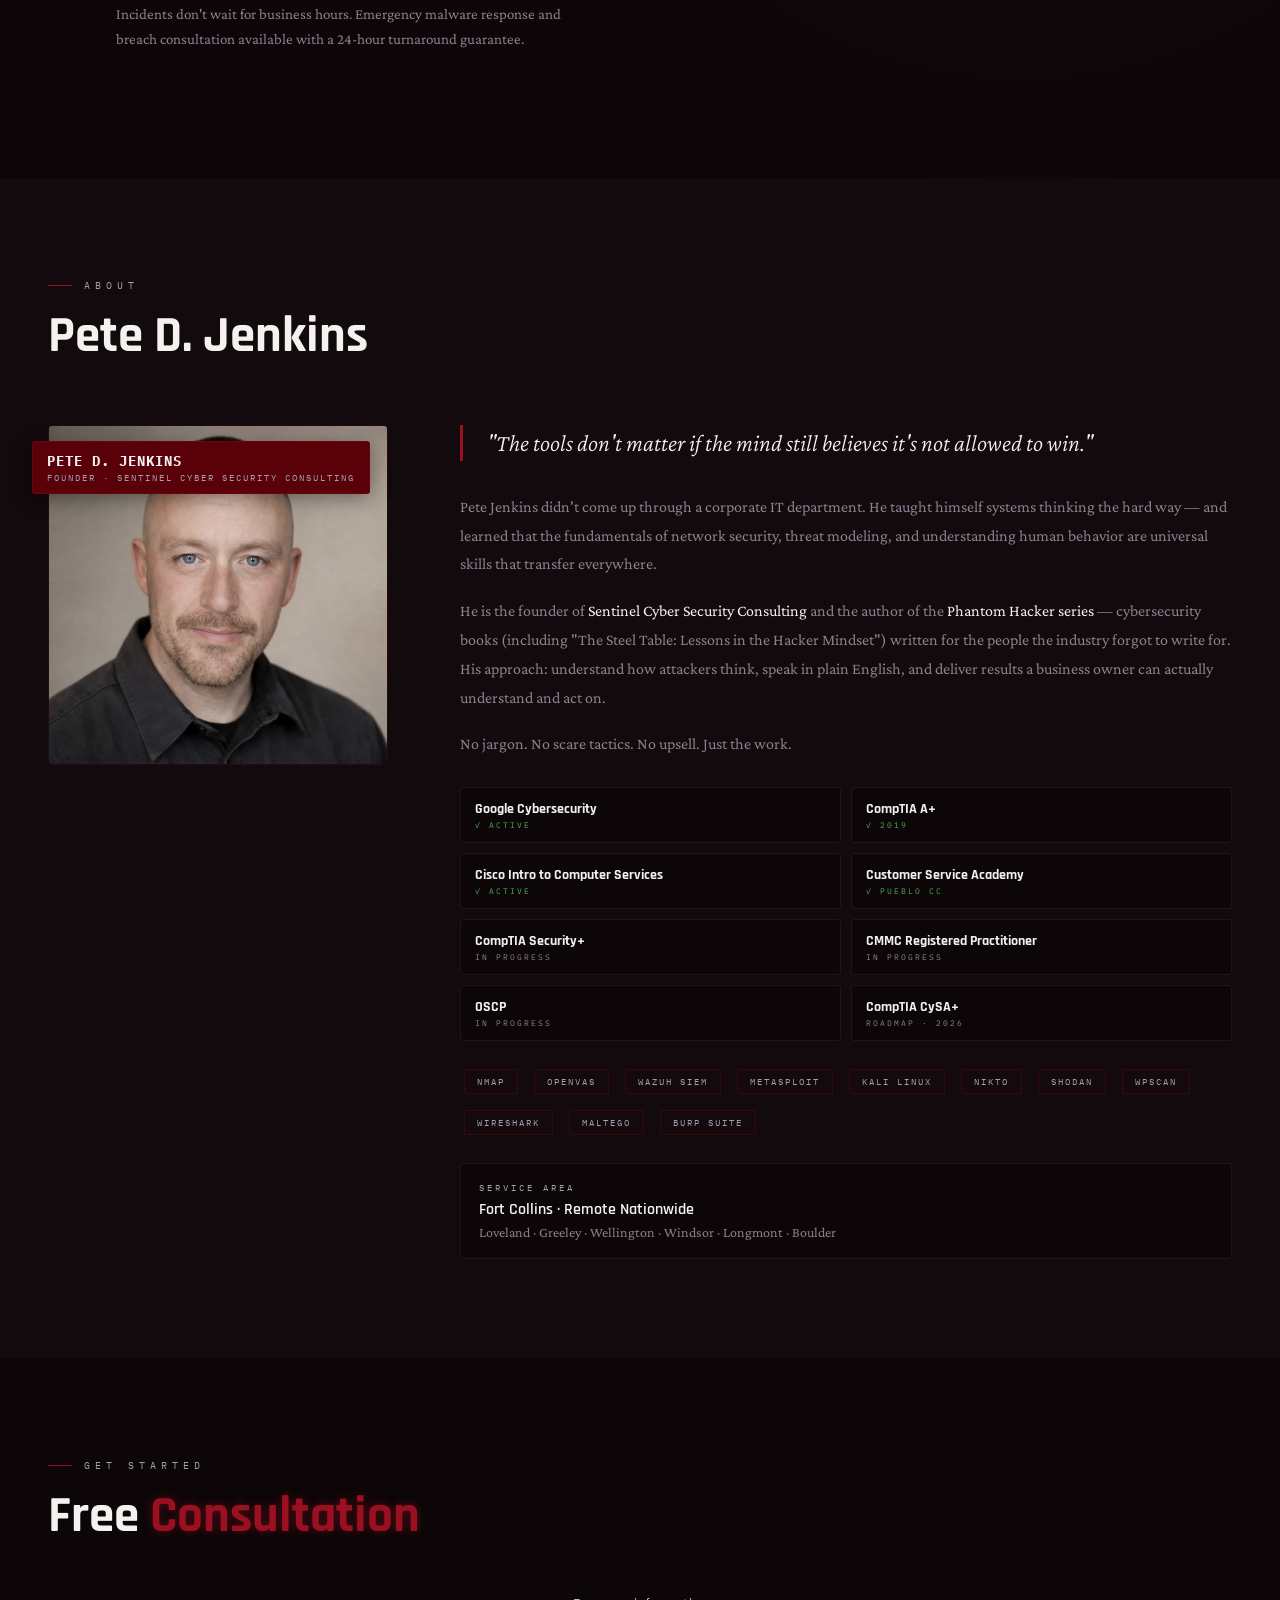
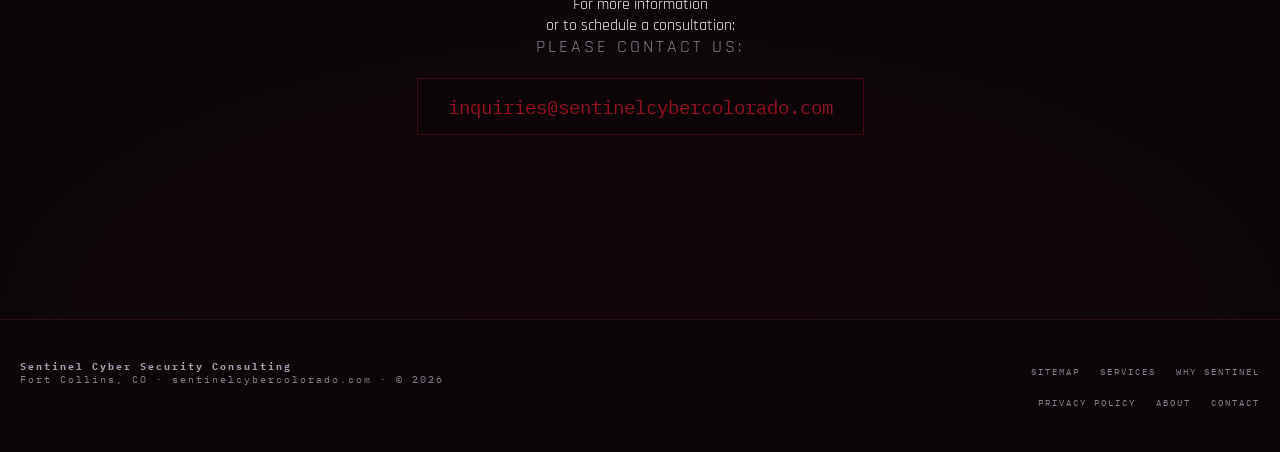
==== commit 9d66b41e: "Remove nav logo values from index.html Removed the nav logo values section from the HTML." ====
--- a/index.html
+++ b/index.html
@@ -91,7 +91,6 @@
     <div>
       <div class="nav-logo-text">Sentinel</div>
       <div class="nav-logo-sub">Cyber Security Conmsulting</div>
-      <div class="nav-logo-values"><strong>Honesty</strong>  |  <strong>Honor</strong>  |  <strong>Loyalty<strongm>  |  <strong>Integrity</strong></div>
     </div>
   </a>
   <ul class="nav-links" id="navLinks">
--- a/style.css
+++ b/style.css
@@ -36,6 +36,7 @@
 .nav-logo svg{width:38px;height:38px;filter:drop-shadow(0 0 8px rgba(122,10,20,0.6));}
 .nav-logo-text{font-family:'Rajdhani',sans-serif;font-size:16px;font-weight:700;letter-spacing:2px;text-transform:uppercase;color:var(--white);line-height:1.1;}
 .nav-logo-sub{font-family:'IBM Plex Mono',monospace;font-size:8px;letter-spacing:3px;color:var(--silver3);text-transform:uppercase;}
+.nav-logo-values{font-family:'IBM Plex Mono',monospace;font-size:10px;letter-spacing:3px;color:var(--crimson1);text-transfiorm:uppercase;}
 .nav-links{display:flex;gap:36px;list-style:none;align-items:center;}
 .nav-links a{font-family:'IBM Plex Mono',monospace;font-size:10px;letter-spacing:3px;text-transform:uppercase;color:var(--dim);text-decoration:none;transition:color 0.2s;}
 .nav-links a:hover{color:var(--silver);}
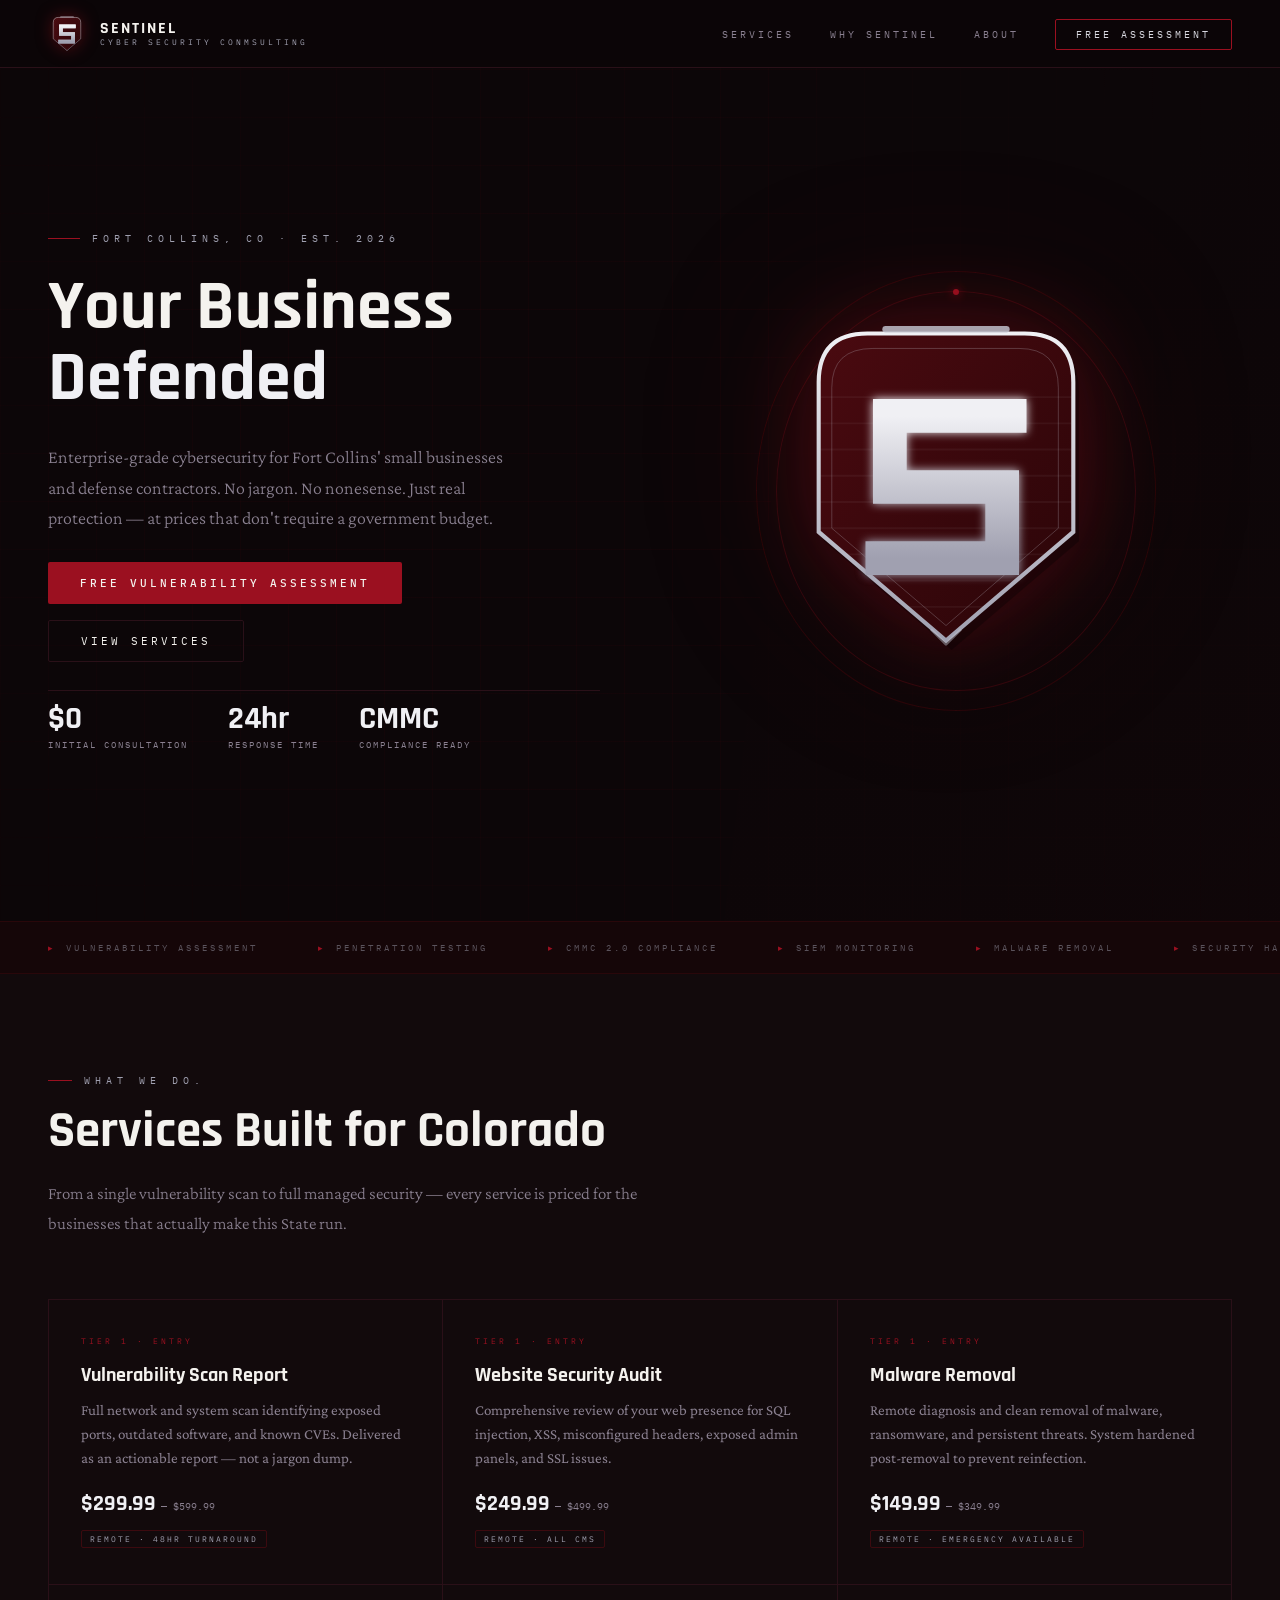
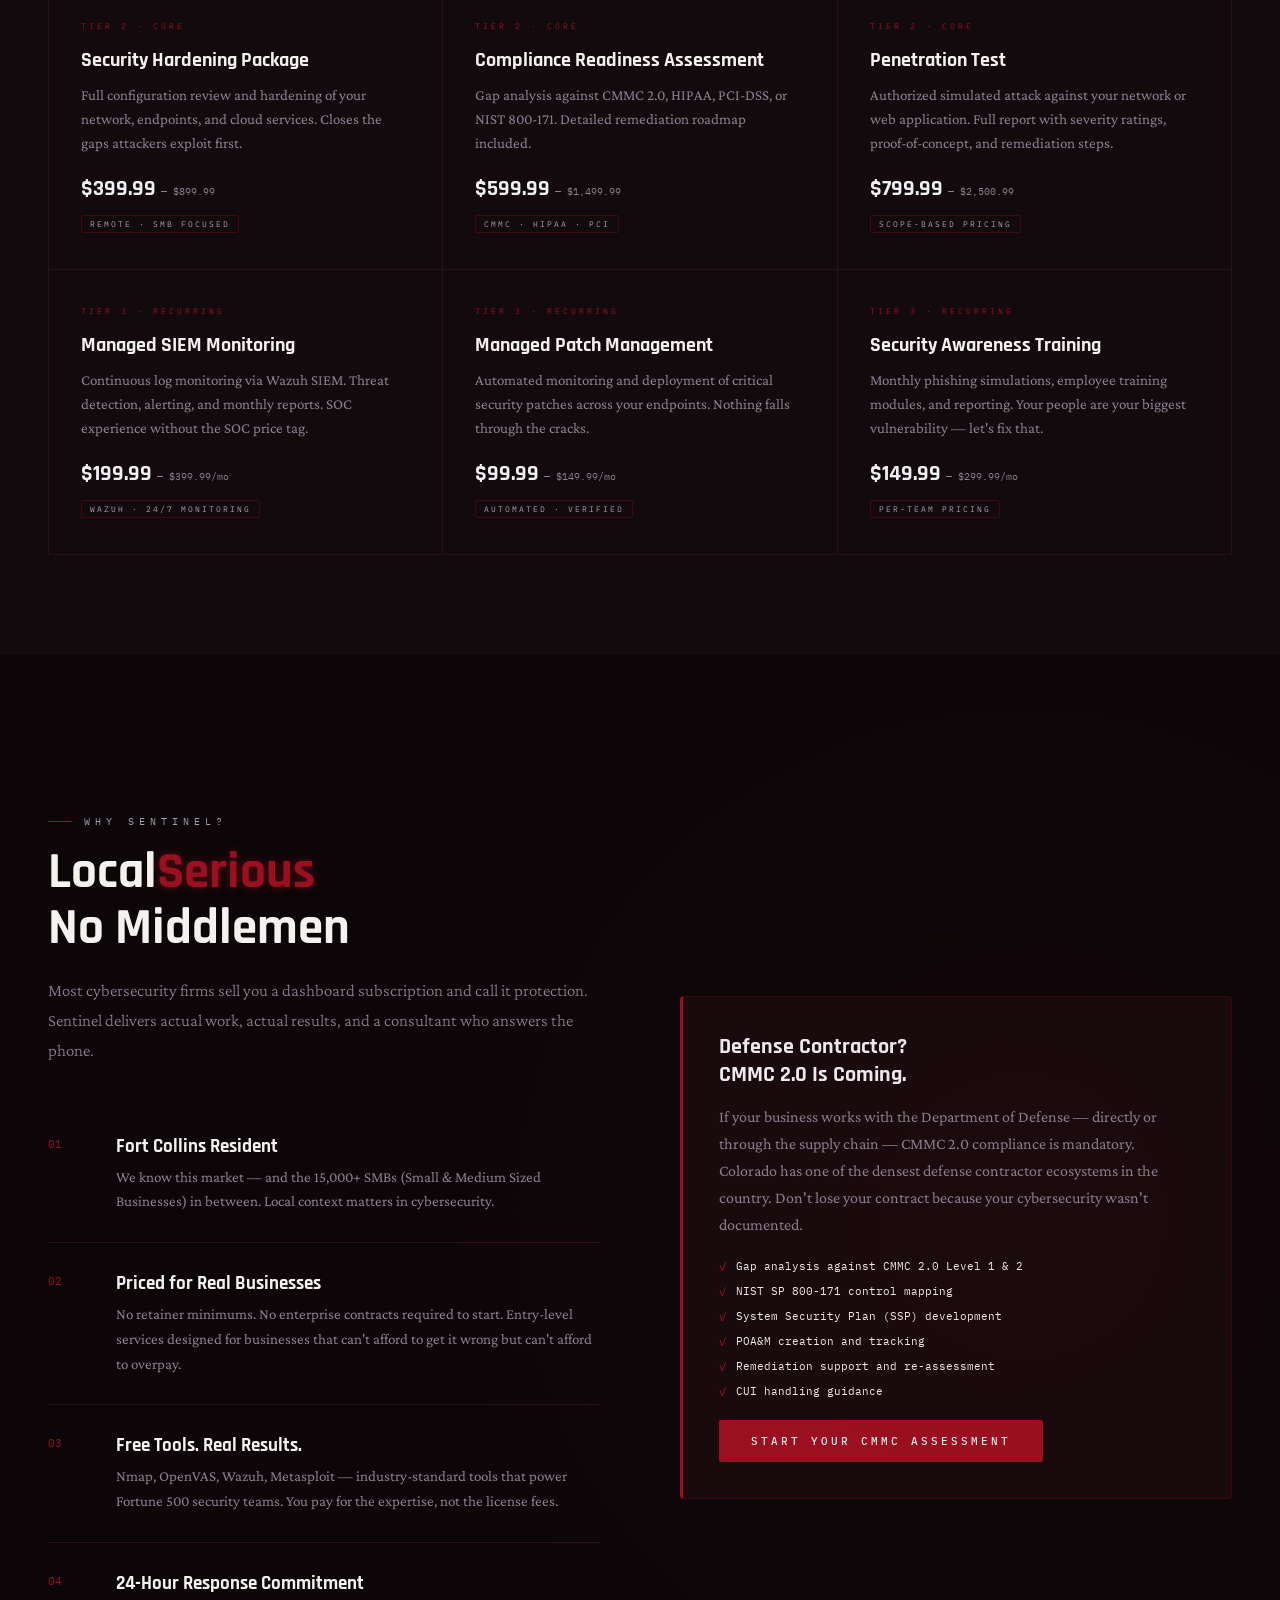
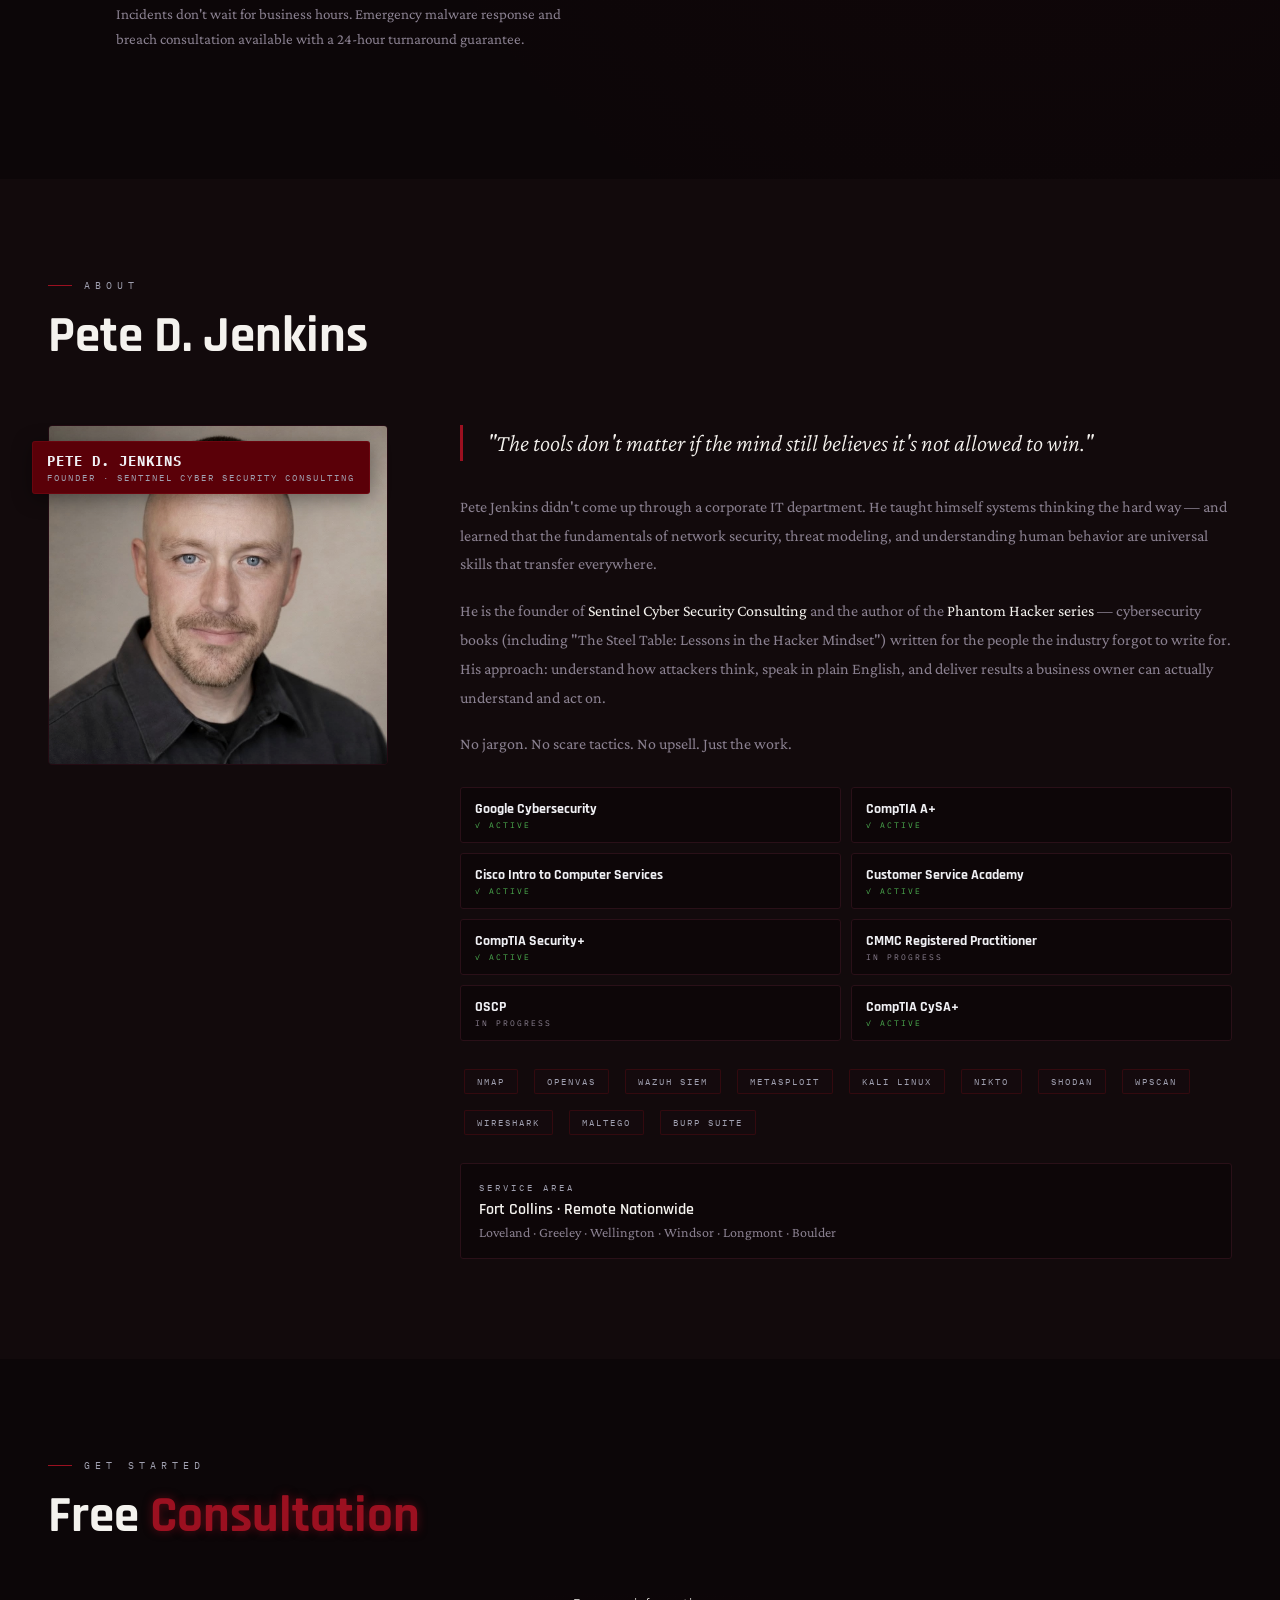
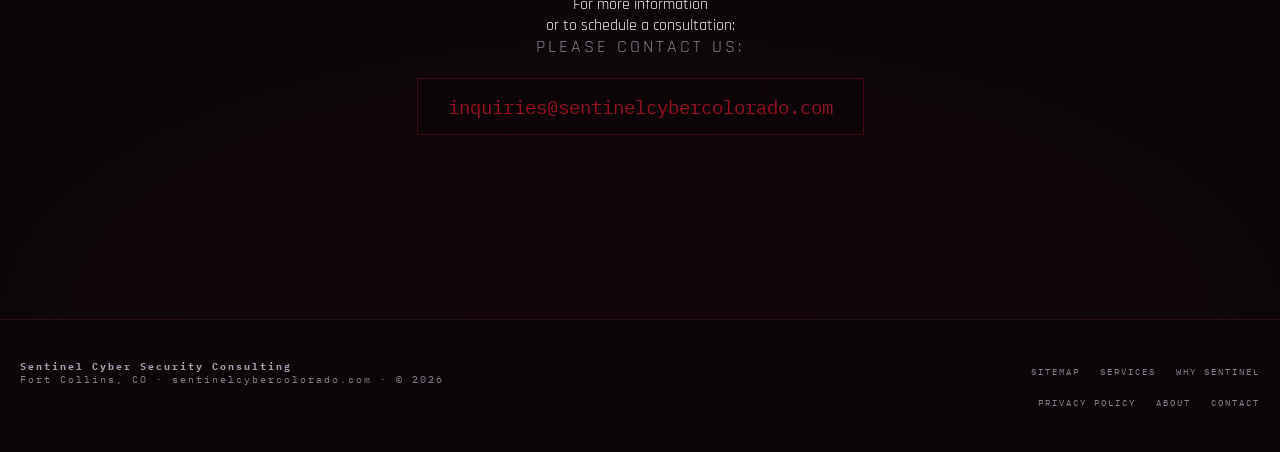
==== commit b16e6a1c: "Update CMMC compliance text and certification statuses" ====
--- a/index.html
+++ b/index.html
@@ -270,7 +270,7 @@
       <div>
         <div class="cmmc-box">
           <h3>Defense Contractor?<br>CMMC 2.0 Is Coming.</h3>
-          <p>If your business works with the Department of Defense — directly or through the supply chain — CMMC 2.0 compliance is mandatory.  Colorado Springs has one of the densest defense contractor ecosystems in the country.  Don't lose your contract because your cybersecurity wasn't documented.</p>
+          <p>If your business works with the Department of Defense — directly or through the supply chain — CMMC 2.0 compliance is mandatory.  Colorado has one of the densest defense contractor ecosystems in the country.  Don't lose your contract because your cybersecurity wasn't documented.</p>
           <ul class="cmmc-list">
             <li>Gap analysis against CMMC 2.0 Level 1 &amp; 2</li>
             <li>NIST SP 800-171 control mapping</li>
@@ -309,13 +309,13 @@
         <p class="about-body">No jargon. No scare tactics. No upsell. Just the work.</p>
         <div class="cert-grid">
           <div class="cert-item"><div class="cert-name">Google Cybersecurity</div><div class="cert-status active">✓ Active</div></div>
-          <div class="cert-item"><div class="cert-name">CompTIA A+</div><div class="cert-status active">✓ 2019</div></div>
+          <div class="cert-item"><div class="cert-name">CompTIA A+</div><div class="cert-status active">✓ Active</div></div>
           <div class="cert-item"><div class="cert-name">Cisco Intro to Computer Services</div><div class="cert-status active">✓ Active</div></div>
-          <div class="cert-item"><div class="cert-name">Customer Service Academy</div><div class="cert-status active">✓ Pueblo CC</div></div>
-          <div class="cert-item"><div class="cert-name">CompTIA Security+</div><div class="cert-status">In Progress</div></div>
+          <div class="cert-item"><div class="cert-name">Customer Service Academy</div><div class="cert-status active">✓ Active</div></div>
+          <div class="cert-item"><div class="cert-name">CompTIA Security+</div><div class="cert-status active">✓ Active</div></div>
           <div class="cert-item"><div class="cert-name">CMMC Registered Practitioner</div><div class="cert-status">In Progress</div></div>
           <div class="cert-item"><div class="cert-name">OSCP</div><div class="cert-status">In Progress</div></div>
-          <div class="cert-item"><div class="cert-name">CompTIA CySA+</div><div class="cert-status">Roadmap · 2026</div></div>
+          <div class="cert-item"><div class="cert-name">CompTIA CySA+</div><div class="cert-status active">✓ Active</div></div>
         </div>
         <div id="tool-tags" style="display:flex;flex-wrap:wrap;gap:8px;margin-top:24px;"></div>
         <div style="margin-top:24px;padding:18px;background:rgba(12,6,8,0.8);border:1px solid var(--rule);border-radius:3px;">
